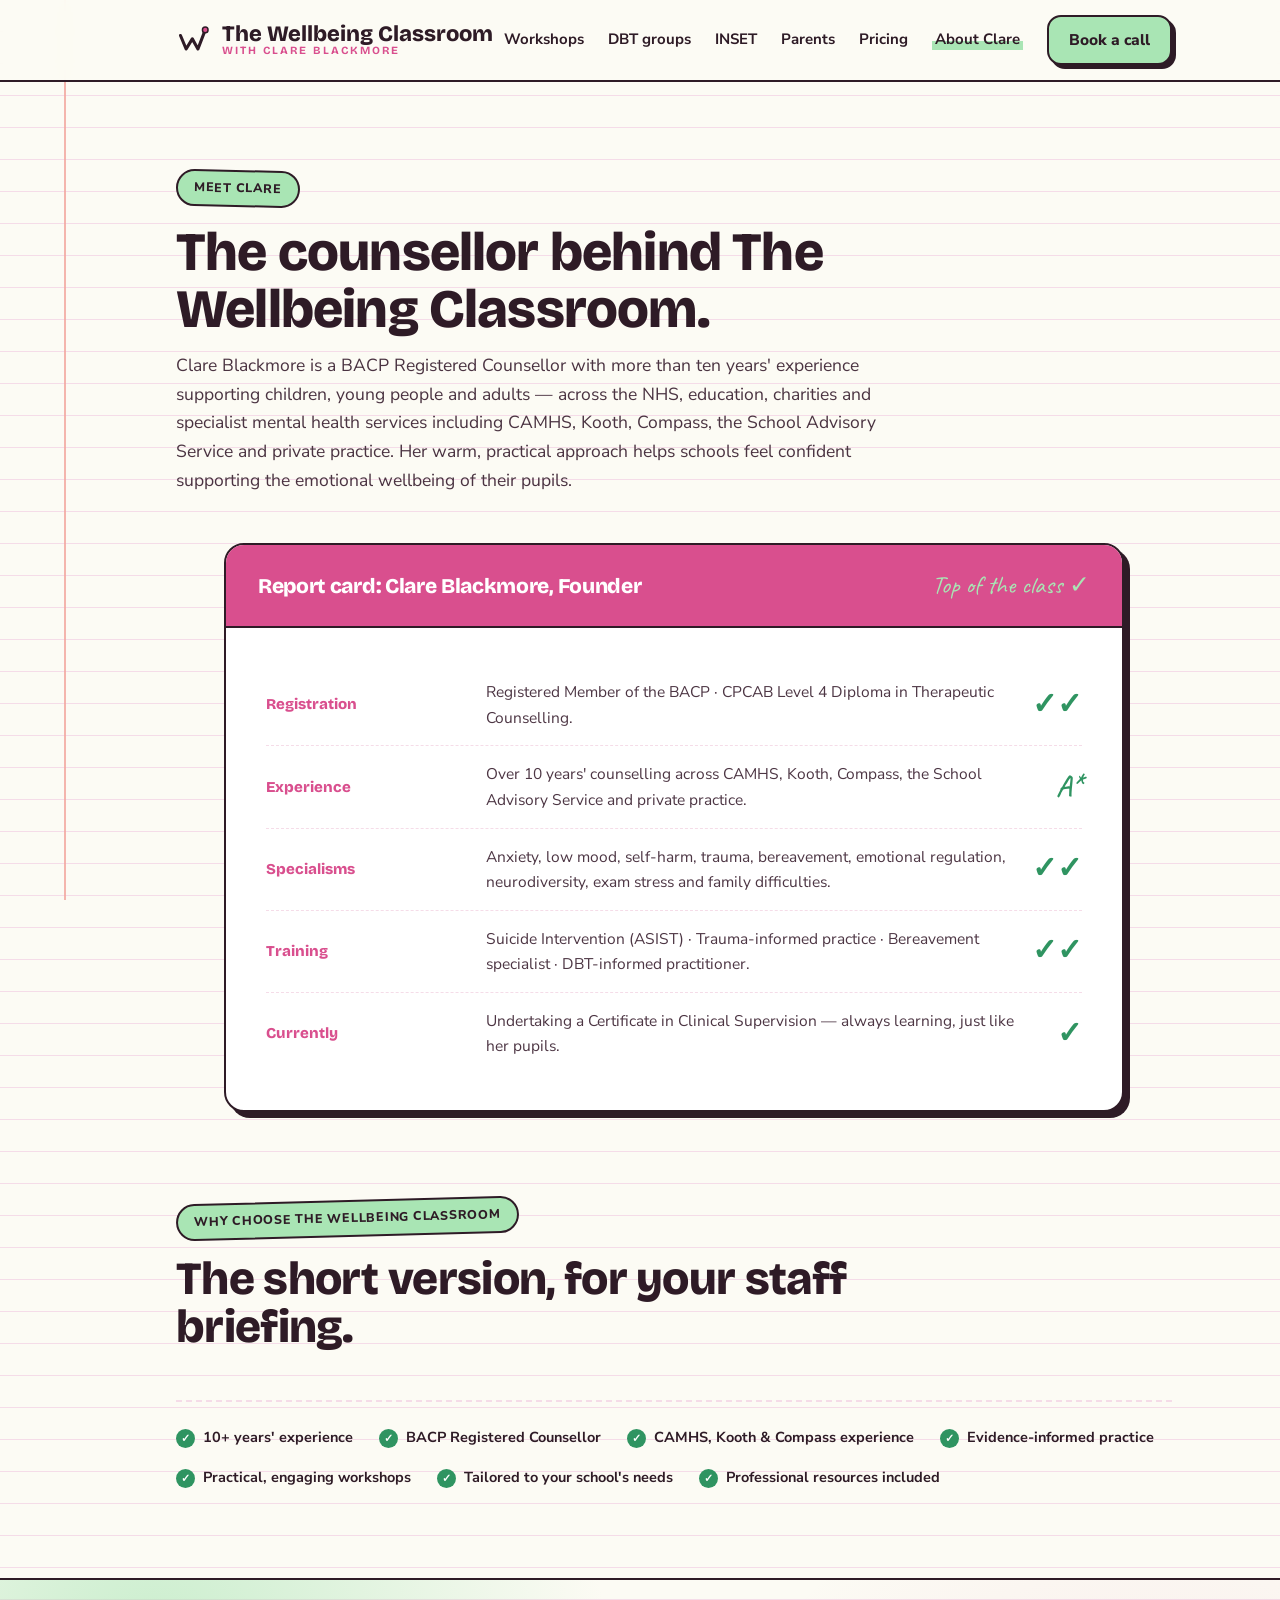
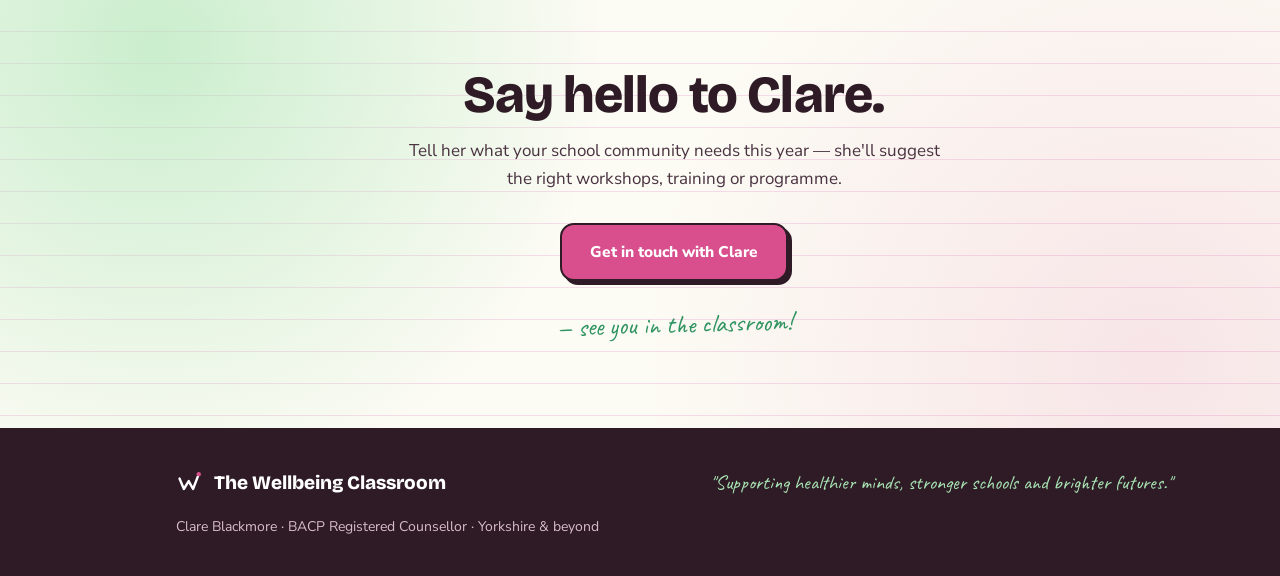
==== about.html @ a7e0858a "Add The Wellbeing Classroom site: multi-page build with mobile nav and SEO Co-Authored-By: Claude Fa" ====
<!DOCTYPE html>
<html lang="en-GB">
<head>
<meta charset="UTF-8">
<meta name="viewport" content="width=device-width, initial-scale=1.0">
<title>About Clare Blackmore, BACP Registered Counsellor — The Wellbeing Classroom</title>
<meta name="description" content="Meet Clare Blackmore, BACP Registered Counsellor and founder of The Wellbeing Classroom — 10+ years supporting children and young people across CAMHS, Kooth, Compass, schools and private practice.">
<link rel="preconnect" href="https://fonts.googleapis.com">
<link href="https://fonts.googleapis.com/css2?family=Bricolage+Grotesque:opsz,wght@12..96,400;12..96,600;12..96,800&family=Caveat:wght@600&family=Nunito+Sans:ital,wght@0,400;0,600;0,700;1,400&display=swap" rel="stylesheet">
<link rel="icon" type="image/svg+xml" href="assets/w-rise-badge.svg">
<link rel="stylesheet" href="styles/tokens.css">
<link rel="stylesheet" href="styles/main.css">
<script src="scripts/nav.js" defer></script>
</head>
<body>

<nav>
  <div class="nav-inner">
    <a class="logo" href="index.html">
      <svg class="mark" viewBox="0 0 64 64" fill="none" stroke-linecap="round" stroke-linejoin="round" aria-hidden="true"><path d="M8 24 L18 48 L29 30 L39 48 L52 14" stroke="var(--ink)" stroke-width="5.5"/><circle cx="52" cy="14" r="5" fill="var(--primary)" stroke="var(--ink)" stroke-width="2.6"/></svg>
      <span>The Wellbeing Classroom<small>with Clare Blackmore</small></span>
    </a>
    <button class="nav-toggle" type="button" aria-expanded="false" aria-controls="nav-links">
      <svg viewBox="0 0 24 24" width="18" height="18" fill="none" aria-hidden="true"><path d="M3 6h18M3 12h18M3 18h18" stroke="currentColor" stroke-width="2.5" stroke-linecap="round"/></svg>
      Menu
    </button>
    <div class="nav-links" id="nav-links">
      <a href="workshops.html">Workshops</a>
      <a href="dbt-skills-groups.html">DBT groups</a>
      <a href="inset-training.html">INSET</a>
      <a href="parent-workshops.html">Parents</a>
      <a href="pricing.html">Pricing</a>
      <a href="about.html" aria-current="page">About Clare</a>
      <a href="contact.html" class="btn sun" style="padding:10px 20px">Book a call</a>
    </div>
  </div>
</nav>

<section>
  <div class="wrap">
    <div class="sec-head">
      <span class="eyebrow" style="transform:rotate(1.2deg)">Meet Clare</span>
      <h1>The counsellor behind The Wellbeing Classroom.</h1>
      <p>Clare Blackmore is a BACP Registered Counsellor with more than ten years' experience supporting children, young people and adults — across the NHS, education, charities and specialist mental health services including CAMHS, Kooth, Compass, the School Advisory Service and private practice. Her warm, practical approach helps schools feel confident supporting the emotional wellbeing of their pupils.</p>
    </div>
    <div class="report">
      <div class="rhead">
        <h2>Report card: Clare Blackmore, Founder</h2>
        <span>Top of the class ✓</span>
      </div>
      <div class="rbody">
        <div class="rrow">
          <div class="subject">Registration</div>
          <div class="comment">Registered Member of the BACP · CPCAB Level 4 Diploma in Therapeutic Counselling.</div>
          <div class="mark">✓✓</div>
        </div>
        <div class="rrow">
          <div class="subject">Experience</div>
          <div class="comment">Over 10 years' counselling across CAMHS, Kooth, Compass, the School Advisory Service and private practice.</div>
          <div class="mark">A*</div>
        </div>
        <div class="rrow">
          <div class="subject">Specialisms</div>
          <div class="comment">Anxiety, low mood, self-harm, trauma, bereavement, emotional regulation, neurodiversity, exam stress and family difficulties.</div>
          <div class="mark">✓✓</div>
        </div>
        <div class="rrow">
          <div class="subject">Training</div>
          <div class="comment">Suicide Intervention (ASIST) · Trauma-informed practice · Bereavement specialist · DBT-informed practitioner.</div>
          <div class="mark">✓✓</div>
        </div>
        <div class="rrow">
          <div class="subject">Currently</div>
          <div class="comment">Undertaking a Certificate in Clinical Supervision — always learning, just like her pupils.</div>
          <div class="mark">✓</div>
        </div>
      </div>
    </div>
  </div>
</section>

<section class="tight">
  <div class="wrap">
    <div class="sec-head">
      <span class="eyebrow">Why choose The Wellbeing Classroom</span>
      <h2>The short version, for your staff briefing.</h2>
    </div>
    <div class="includes">
      <span>10+ years' experience</span>
      <span>BACP Registered Counsellor</span>
      <span>CAMHS, Kooth &amp; Compass experience</span>
      <span>Evidence-informed practice</span>
      <span>Practical, engaging workshops</span>
      <span>Tailored to your school's needs</span>
      <span>Professional resources included</span>
    </div>
  </div>
</section>

<section class="cta">
  <div class="wrap">
    <h2>Say hello to Clare.</h2>
    <p>Tell her what your school community needs this year — she'll suggest the right workshops, training or programme.</p>
    <a href="contact.html" class="btn">Get in touch with Clare</a>
    <span class="hand">— see you in the classroom!</span>
  </div>
</section>

<footer class="site">
  <div class="wrap">
    <a class="logo" href="index.html"><svg class="mark" viewBox="0 0 64 64" fill="none" stroke-linecap="round" stroke-linejoin="round" aria-hidden="true"><path d="M8 24 L18 48 L29 30 L39 48 L52 14" stroke="#fff" stroke-width="5.5"/><circle cx="52" cy="14" r="5" fill="var(--primary)"/></svg>The Wellbeing Classroom</a>
    <span class="strap">"Supporting healthier minds, stronger schools and brighter futures."</span>
    <span>Clare Blackmore · BACP Registered Counsellor · Yorkshire &amp; beyond</span>
  </div>
</footer>

</body>
</html>
---- styles/tokens.css ----
/* ============================================================
   THE WELLBEING CLASSROOM — BRAND TOKENS
   Change the site's entire colour scheme by editing this file.
   Default: "Rose & Mint" (pink + green — closest to the
   sage-green-and-blush direction Clare mentioned, kept poppy).
   Alternate palettes are at the bottom — copy one over :root
   to switch.
   ============================================================ */

:root{
  /* Core palette */
  --primary:#D94F8E;        /* buttons, panels, headings on colour */
  --primary-dark:#B93A75;   /* hover/pressed */
  --highlight:#A9E5B4;      /* highlighter swipes, badges, sun buttons */
  --accent:#2F9461;         /* handwriting, stickers, doodles */
  --ink:#2E1B26;            /* text + borders */

  /* Notepad surfaces */
  --paper:#FCFBF4;          /* page background */
  --rule:#F5DCE8;           /* ruled notebook lines */
  --margin:#F3A8A0;         /* red margin line */
  --note:#FFF3B0;           /* sticky notes */

  /* Tints (derived — keep in the primary/highlight families) */
  --tint-primary:#FBD7E6;   /* light primary backgrounds */
  --tint-highlight:#D9F0DD; /* light highlight backgrounds */
  --tint-neutral:#FAF0F5;   /* pills, subtle fills */
  --text-on-primary:#FBD9E8;/* body text on primary panels */
  --body:#4a3341;           /* body copy */
  --body-soft:#4d3644;      /* secondary copy */
  --faded:#A5879A;          /* dates, hints */
  --footer-text:#D9BCCB;

  /* Hero / CTA gradient stops */
  --glow-a:rgba(169,229,180,.6);   /* highlight glow */
  --glow-b:rgba(217,79,142,.13);   /* primary glow */
  --tape:rgba(47,148,97,.35);      /* washi tape on cards */

  /* Type */
  --font-display:'Bricolage Grotesque',sans-serif;
  --font-body:'Nunito Sans',sans-serif;
  --font-hand:'Caveat',cursive;
}

/* ------------------------------------------------------------
   ALTERNATE PALETTES (approved mockup colourways)
   To use one, replace the matching variables in :root above.
   ------------------------------------------------------------

   RASPBERRY & CUSTARD (pink + yellow)
   --primary:#D6336C; --primary-dark:#B02458;
   --highlight:#FFC93C; --accent:#FF6B57; --ink:#33202A;
   --rule:#F5DDE6; --tint-primary:#FBD9E4; --tint-highlight:#FFD9D2;
   --tint-neutral:#FAF0F3; --text-on-primary:#FBDCE7;
   --body:#4a3340; --body-soft:#4d3644; --faded:#A58794;
   --footer-text:#D9BCC9;
   --glow-a:rgba(255,201,60,.55); --glow-b:rgba(214,51,108,.12);
   --tape:rgba(255,107,87,.4);

   ORCHARD (green + apricot)
   --primary:#2E7D4F; --primary-dark:#23623E;
   --highlight:#FFBE76; --accent:#F4633A; --ink:#182B1F;
   --rule:#DCE9DE; --tint-primary:#D6EDDD; --tint-highlight:#FFE3CB;
   --tint-neutral:#EFF6F0; --text-on-primary:#D9EFDF;
   --body:#35443a; --body-soft:#3a4a40; --faded:#7f9686;
   --footer-text:#B7C6BB;
   --glow-a:rgba(255,190,118,.55); --glow-b:rgba(46,125,79,.14);
   --tape:rgba(244,99,58,.35);

   MARIGOLD (orange + peach + olive)
   --primary:#DE5F1D; --primary-dark:#B84F14;
   --highlight:#FFCE9E; --accent:#6F8F3F; --ink:#2E2418;
   --rule:#EFE2CF; --tint-primary:#FFE2C7; --tint-highlight:#E7EFD8;
   --tint-neutral:#FAF2E8; --text-on-primary:#FFE4CB;
   --body:#4a3d2e; --body-soft:#4d4032; --faded:#A89376;
   --footer-text:#D4C6B0;
   --glow-a:rgba(255,206,158,.55); --glow-b:rgba(222,95,29,.12);
   --tape:rgba(111,143,63,.35);
------------------------------------------------------------ */
---- styles/main.css ----
/* ============================================================
   THE WELLBEING CLASSROOM — MAIN STYLES
   Notepad design system: ruled paper, margin line, chunky
   bordered cards with offset shadows, handwritten annotations.
   Colours come from tokens.css — never hard-code hex here.
   ============================================================ */

*{margin:0;padding:0;box-sizing:border-box}
html{scroll-behavior:smooth}
body{
  font-family:var(--font-body);color:var(--ink);line-height:1.65;font-size:17px;
  background:
    repeating-linear-gradient(to bottom, transparent 0 31px, var(--rule) 31px 32px),
    var(--paper);
}
body::before{content:"";position:fixed;top:0;bottom:0;left:64px;width:2px;background:var(--margin);z-index:0;opacity:.85}
.wrap{max-width:1120px;margin:0 auto;padding:0 28px 0 96px;position:relative;z-index:1}
h1,h2,h3{font-family:var(--font-display);color:var(--ink);line-height:1.06;letter-spacing:-.015em}
.hand{font-family:var(--font-hand);color:var(--accent);font-size:1.35em;line-height:1.2}
.hl{background:linear-gradient(transparent 50%, var(--highlight) 50%, var(--highlight) 94%, transparent 94%);padding:0 3px}

/* Buttons */
.btn{display:inline-block;background:var(--primary);color:#fff;padding:14px 28px;border-radius:14px;text-decoration:none;font-weight:800;font-size:15.5px;border:2.5px solid var(--ink);box-shadow:4px 4px 0 var(--ink);transition:transform .12s, box-shadow .12s}
.btn:hover{transform:translate(-2px,-2px);box-shadow:6px 6px 0 var(--ink)}
.btn:active{transform:translate(2px,2px);box-shadow:1px 1px 0 var(--ink)}
.btn.sun{background:var(--highlight);color:var(--ink)}
.btn.plain{background:#fff;color:var(--ink)}
.eyebrow{display:inline-block;background:var(--highlight);border:2px solid var(--ink);border-radius:999px;padding:6px 16px;font-weight:800;font-size:12.5px;letter-spacing:.06em;text-transform:uppercase;margin-bottom:18px;transform:rotate(-1.5deg);color:var(--ink)}

/* Nav */
nav{position:sticky;top:0;z-index:20;background:color-mix(in srgb, var(--paper) 94%, transparent);backdrop-filter:blur(8px);border-bottom:2.5px solid var(--ink)}
.nav-inner{max-width:1120px;margin:0 auto;padding:15px 28px 15px 96px;display:flex;align-items:center;justify-content:space-between;position:relative}
.logo{display:flex;align-items:center;gap:10px;font-family:var(--font-display);font-weight:800;font-size:22px;text-decoration:none;color:var(--ink);line-height:1}
.logo svg.mark{flex:none;width:36px;height:36px}
.logo small{display:block;font-size:11px;letter-spacing:.18em;text-transform:uppercase;font-weight:700;color:var(--primary)}
.nav-links{display:flex;gap:24px;align-items:center;font-size:15px;font-weight:700}
.nav-links a{text-decoration:none;color:var(--ink)}
.nav-links a:hover{color:var(--primary)}
.nav-links a[aria-current="page"]{background:linear-gradient(transparent 55%, var(--highlight) 55%, var(--highlight) 92%, transparent 92%);padding:0 3px}
.nav-toggle{display:none;align-items:center;gap:9px;background:#fff;color:var(--ink);font-family:var(--font-body);font-weight:800;font-size:13.5px;letter-spacing:.06em;text-transform:uppercase;border:2.5px solid var(--ink);border-radius:12px;box-shadow:3px 3px 0 var(--ink);padding:8px 15px;cursor:pointer;transition:transform .12s, box-shadow .12s}
.nav-toggle:hover{transform:translate(-1px,-1px);box-shadow:4px 4px 0 var(--ink)}
.nav-toggle:active{transform:translate(1px,1px);box-shadow:1px 1px 0 var(--ink)}
.nav-toggle[aria-expanded="true"]{background:var(--highlight)}

/* Hero */
.hero{
  padding:90px 0 80px;position:relative;
  background:
    radial-gradient(circle at 86% 10%, var(--glow-a), transparent 36%),
    radial-gradient(circle at 4% 92%, var(--glow-b), transparent 42%);
}
.hero-grid{display:grid;grid-template-columns:1.18fr .82fr;gap:56px;align-items:center}
.hero .date{font-family:var(--font-hand);color:var(--faded);font-size:23px;margin-bottom:8px}
.hero h1{font-size:clamp(38px,5.2vw,62px);font-weight:800;margin-bottom:22px}
.hero p.lede{font-size:19px;max-width:54ch;margin-bottom:30px;color:var(--body)}
.hero-ctas{display:flex;gap:15px;flex-wrap:wrap;margin-bottom:28px}
.ticks{display:flex;gap:18px;flex-wrap:wrap;font-size:14.5px;font-weight:700}
.ticks span::before{content:"✓";display:inline-flex;width:20px;height:20px;border-radius:50%;background:var(--primary);color:#fff;align-items:center;justify-content:center;font-size:11px;margin-right:8px;vertical-align:middle}

/* Floating course cards */
.stack{position:relative;min-height:430px}
.card-float{position:absolute;background:#fff;border:2.5px solid var(--ink);border-radius:18px;box-shadow:6px 6px 0 var(--ink);padding:24px;width:80%}
.card-float::before{content:"";position:absolute;top:-11px;left:50%;transform:translateX(-50%) rotate(-2deg);width:78px;height:20px;background:var(--tape)}
.card-float h3{font-size:19px;font-weight:800;margin-bottom:6px}
.card-float p{font-size:14px;color:var(--body-soft)}
.card-float .pill{display:inline-block;font-size:11.5px;font-weight:800;letter-spacing:.08em;text-transform:uppercase;background:var(--tint-neutral);border:2px solid var(--ink);border-radius:999px;padding:3px 10px;margin-bottom:10px}
.cf1{top:0;left:0;transform:rotate(-2.4deg);background:var(--highlight)}
.cf1 .pill{background:#fff}
.cf2{top:136px;right:0;transform:rotate(1.8deg)}
.cf3{top:278px;left:20px;transform:rotate(-1.2deg);background:var(--primary)}
.cf3 h3{color:#fff}
.cf3 p{color:var(--text-on-primary)}
.cf3 .pill{background:var(--primary-dark);color:#fff;border-color:#fff}
.cf3::before{background:var(--glow-a)}

/* Register strip */
.register{border-top:2.5px solid var(--ink);border-bottom:2.5px solid var(--ink);background:var(--ink);color:#fff;padding:17px 0;position:relative;z-index:1}
.register .wrap{display:flex;justify-content:space-between;gap:18px;flex-wrap:wrap;font-family:var(--font-display);font-weight:600;font-size:14px;letter-spacing:.05em}
.register span b{color:var(--highlight)}

/* Sections */
section{padding:88px 0}
section.tight{padding-top:0}
.sec-head{margin-bottom:48px;max-width:70ch}
.sec-head h1{font-size:clamp(34px,4.8vw,54px);font-weight:800;margin-bottom:12px}
.sec-head h2{font-size:clamp(30px,4vw,46px);font-weight:800;margin-bottom:12px}
.sec-head p{color:var(--body);font-size:17.5px}

/* Feature cards (from design 3) */
.courses{display:grid;grid-template-columns:repeat(3,1fr);gap:26px}
.course{background:#fff;border:2.5px solid var(--ink);border-radius:20px;box-shadow:5px 5px 0 var(--ink);padding:30px 28px;transition:transform .15s, box-shadow .15s;position:relative}
.course:hover{transform:translate(-3px,-3px);box-shadow:8px 8px 0 var(--ink)}
.course .emoji{width:52px;height:52px;border-radius:14px;border:2.5px solid var(--ink);display:flex;align-items:center;justify-content:center;font-size:24px;margin-bottom:18px}
.course:nth-child(1) .emoji{background:var(--highlight)}
.course:nth-child(2) .emoji{background:var(--tint-primary)}
.course:nth-child(3) .emoji{background:var(--tint-highlight)}
.course h3{font-size:22px;font-weight:800;margin-bottom:8px}
.course p{font-size:15px;color:var(--body-soft)}
.course .sticker{position:absolute;top:-14px;right:18px;background:var(--accent);color:#fff;border:2px solid var(--ink);border-radius:999px;font-size:11.5px;font-weight:800;letter-spacing:.06em;text-transform:uppercase;padding:5px 12px;transform:rotate(3deg)}

/* Workshop menu (multi-column list) */
.menu-board{border:2.5px solid var(--ink);background:#fff;border-radius:20px;box-shadow:6px 6px 0 var(--ink);padding:40px 44px;margin-top:30px}
.menu-cols{display:grid;grid-template-columns:repeat(3,1fr);gap:36px}
.menu-cols h3{font-size:17px;font-weight:800;color:var(--primary);margin-bottom:12px;padding-bottom:8px;border-bottom:2px solid var(--rule)}
.menu-cols ul{list-style:none}
.menu-cols li{padding:5px 0;font-size:15px;font-weight:600}
.menu-cols li::before{content:"→";color:var(--accent);margin-right:9px;font-weight:900}
.includes{margin-top:32px;padding-top:24px;border-top:2px dashed var(--rule);display:flex;gap:16px 26px;flex-wrap:wrap;font-size:14.5px;font-weight:700}
.includes span::before{content:"✓";color:#fff;background:var(--accent);display:inline-flex;width:19px;height:19px;border-radius:50%;align-items:center;justify-content:center;font-size:10.5px;margin-right:8px;vertical-align:middle}

/* Bespoke / highlight dashed box */
.bespoke{margin-top:26px;border:2.5px dashed var(--ink);border-radius:20px;padding:28px 32px;display:flex;justify-content:space-between;align-items:center;gap:24px;flex-wrap:wrap;background:color-mix(in srgb, #fff 70%, transparent)}
.bespoke h3{font-size:21px;font-weight:800;margin-bottom:6px}
.bespoke p{font-size:15px;color:var(--body-soft);max-width:64ch}

/* Audience panels */
.aud{display:grid;grid-template-columns:1fr 1fr;gap:28px}
.book{border:2.5px solid var(--ink);border-radius:22px;padding:44px 40px;background:#fff;position:relative;box-shadow:6px 6px 0 var(--ink)}
.book.blue{background:var(--primary);color:var(--text-on-primary)}
.book.blue h3{color:#fff}
.book.blue p{color:var(--text-on-primary)}
.book h3{font-size:26px;font-weight:800;margin-bottom:10px}
.book .grade{position:absolute;top:-20px;right:22px;font-family:var(--font-hand);font-size:36px;color:var(--accent);transform:rotate(6deg)}
.book.blue .grade{color:var(--highlight)}
.book ul{list-style:none;margin:18px 0 26px}
.book li{padding:6px 0;font-weight:700;font-size:15px}
.book li::before{content:"★";color:var(--accent);margin-right:10px}
.book.blue li::before{color:var(--highlight)}
.book .formats{display:flex;gap:10px;flex-wrap:wrap;margin:4px 0 26px}
.book .formats span{border:2px solid var(--ink);background:#fff;color:var(--ink);border-radius:999px;padding:5px 14px;font-size:12.5px;font-weight:800;letter-spacing:.04em;text-transform:uppercase}

/* Pricing table */
.price-table{border:2.5px solid var(--ink);background:#fff;border-radius:20px;box-shadow:6px 6px 0 var(--ink);overflow:hidden;margin-top:8px}
.price-row{display:grid;grid-template-columns:1.3fr 1fr auto;gap:22px;align-items:center;padding:22px 32px;border-bottom:2px solid var(--rule)}
.price-row:last-child{border-bottom:0}
.price-row.head{background:var(--primary);color:#fff;border-bottom:2.5px solid var(--ink);font-family:var(--font-display);font-weight:800;letter-spacing:.04em;font-size:14px;text-transform:uppercase}
.price-row h3{font-size:18px;font-weight:800}
.price-row .detail{font-size:14.5px;color:var(--body-soft)}
.price-row .price{font-family:var(--font-display);font-weight:800;font-size:22px;color:var(--primary);white-space:nowrap}
.price-note{margin-top:18px;font-size:14.5px;color:var(--body-soft)}
.price-note .hand{font-size:22px}

/* Testimonials as sticky notes */
.stickies{display:grid;grid-template-columns:repeat(3,1fr);gap:30px;align-items:start}
.sticky{background:var(--note);box-shadow:0 10px 20px rgba(0,0,0,.14);padding:30px 26px 34px;font-family:var(--font-hand);font-size:21.5px;line-height:1.3;color:#5c4d10;position:relative}
.sticky::before{content:"";position:absolute;top:-11px;left:50%;transform:translateX(-50%) rotate(-2deg);width:78px;height:20px;background:var(--tape)}
.sticky:nth-child(1){transform:rotate(-1.6deg)}
.sticky:nth-child(2){transform:rotate(1.2deg);background:var(--tint-primary);color:var(--ink)}
.sticky:nth-child(3){transform:rotate(-.8deg);background:var(--tint-highlight);color:var(--ink)}
.sticky footer{margin-top:14px;font-family:var(--font-body);font-size:12.5px;font-weight:800;letter-spacing:.1em;text-transform:uppercase;color:var(--body-soft)}

/* Report card */
.report{border:2.5px solid var(--ink);background:#fff;border-radius:20px;max-width:900px;margin:0 auto;box-shadow:6px 6px 0 var(--ink);overflow:hidden}
.report .rhead{background:var(--primary);color:#fff;padding:20px 32px;display:flex;justify-content:space-between;align-items:center;flex-wrap:wrap;gap:10px;border-bottom:2.5px solid var(--ink)}
.report .rhead h2{color:#fff;font-size:21px;font-weight:800}
.report .rhead span{font-family:var(--font-hand);font-size:25px;color:var(--highlight)}
.report .rbody{padding:36px 40px}
.rrow{display:grid;grid-template-columns:200px 1fr auto;gap:20px;padding:15px 0;border-bottom:1px dashed var(--rule);align-items:center}
.rrow:last-child{border:0}
.rrow .subject{font-family:var(--font-display);font-weight:800;color:var(--primary);font-size:15px}
.rrow .comment{font-size:15.5px;color:var(--body-soft)}
.rrow .mark{font-family:var(--font-hand);font-size:30px;color:var(--accent);font-weight:600}

/* CTA */
.cta{
  text-align:center;border-top:2.5px solid var(--ink);
  background:
    radial-gradient(circle at 12% 15%, var(--glow-a), transparent 38%),
    radial-gradient(circle at 90% 85%, var(--glow-b), transparent 42%);
}
.cta h1,.cta h2{font-size:clamp(32px,4.4vw,52px);font-weight:800;margin-bottom:14px}
.cta p{max-width:54ch;margin:0 auto 30px;color:var(--body)}
.cta .contact-line{display:flex;gap:14px 34px;justify-content:center;flex-wrap:wrap;margin-top:30px;font-weight:700;font-size:15.5px}
.cta .contact-line a{color:var(--primary);text-decoration:none;border-bottom:2px solid var(--primary)}
.cta .hand{display:block;margin-top:28px;font-size:26px;transform:rotate(-1.5deg)}

footer.site{background:var(--ink);color:var(--footer-text);padding:38px 0;font-size:14px;position:relative;z-index:1}
footer.site .wrap{display:flex;justify-content:space-between;gap:16px;flex-wrap:wrap;align-items:center}
footer.site .logo{color:#fff;font-size:19px}
footer.site .logo svg.mark{width:28px;height:28px}
footer.site .strap{font-family:var(--font-hand);font-size:20px;color:var(--highlight)}

@media(max-width:920px){
  body::before{left:26px}
  .wrap{padding-left:52px}
  .nav-inner{padding-left:52px}
  .hero-grid,.aud{grid-template-columns:1fr}
  .courses,.menu-cols,.stickies{grid-template-columns:1fr}
  .stack{display:none}
  .rrow,.price-row{grid-template-columns:1fr;gap:6px}

  /* Mobile nav: toggle button + dropdown notepad panel */
  .nav-toggle{display:inline-flex}
  .nav-links{
    display:none;position:absolute;top:calc(100% + 12px);left:16px;right:16px;
    flex-direction:column;align-items:stretch;gap:6px;
    background:var(--paper);border:2.5px solid var(--ink);border-radius:18px;
    box-shadow:6px 6px 0 var(--ink);padding:18px;z-index:30;
  }
  .nav-links.open{display:flex}
  .nav-links a{padding:10px 14px;border-radius:10px;font-size:16px}
  .nav-links a:hover{background:var(--tint-neutral)}
  .nav-links a[aria-current="page"]{background:linear-gradient(transparent 55%, var(--highlight) 55%, var(--highlight) 92%, transparent 92%)}
  .nav-links .btn{text-align:center;margin-top:6px}
}
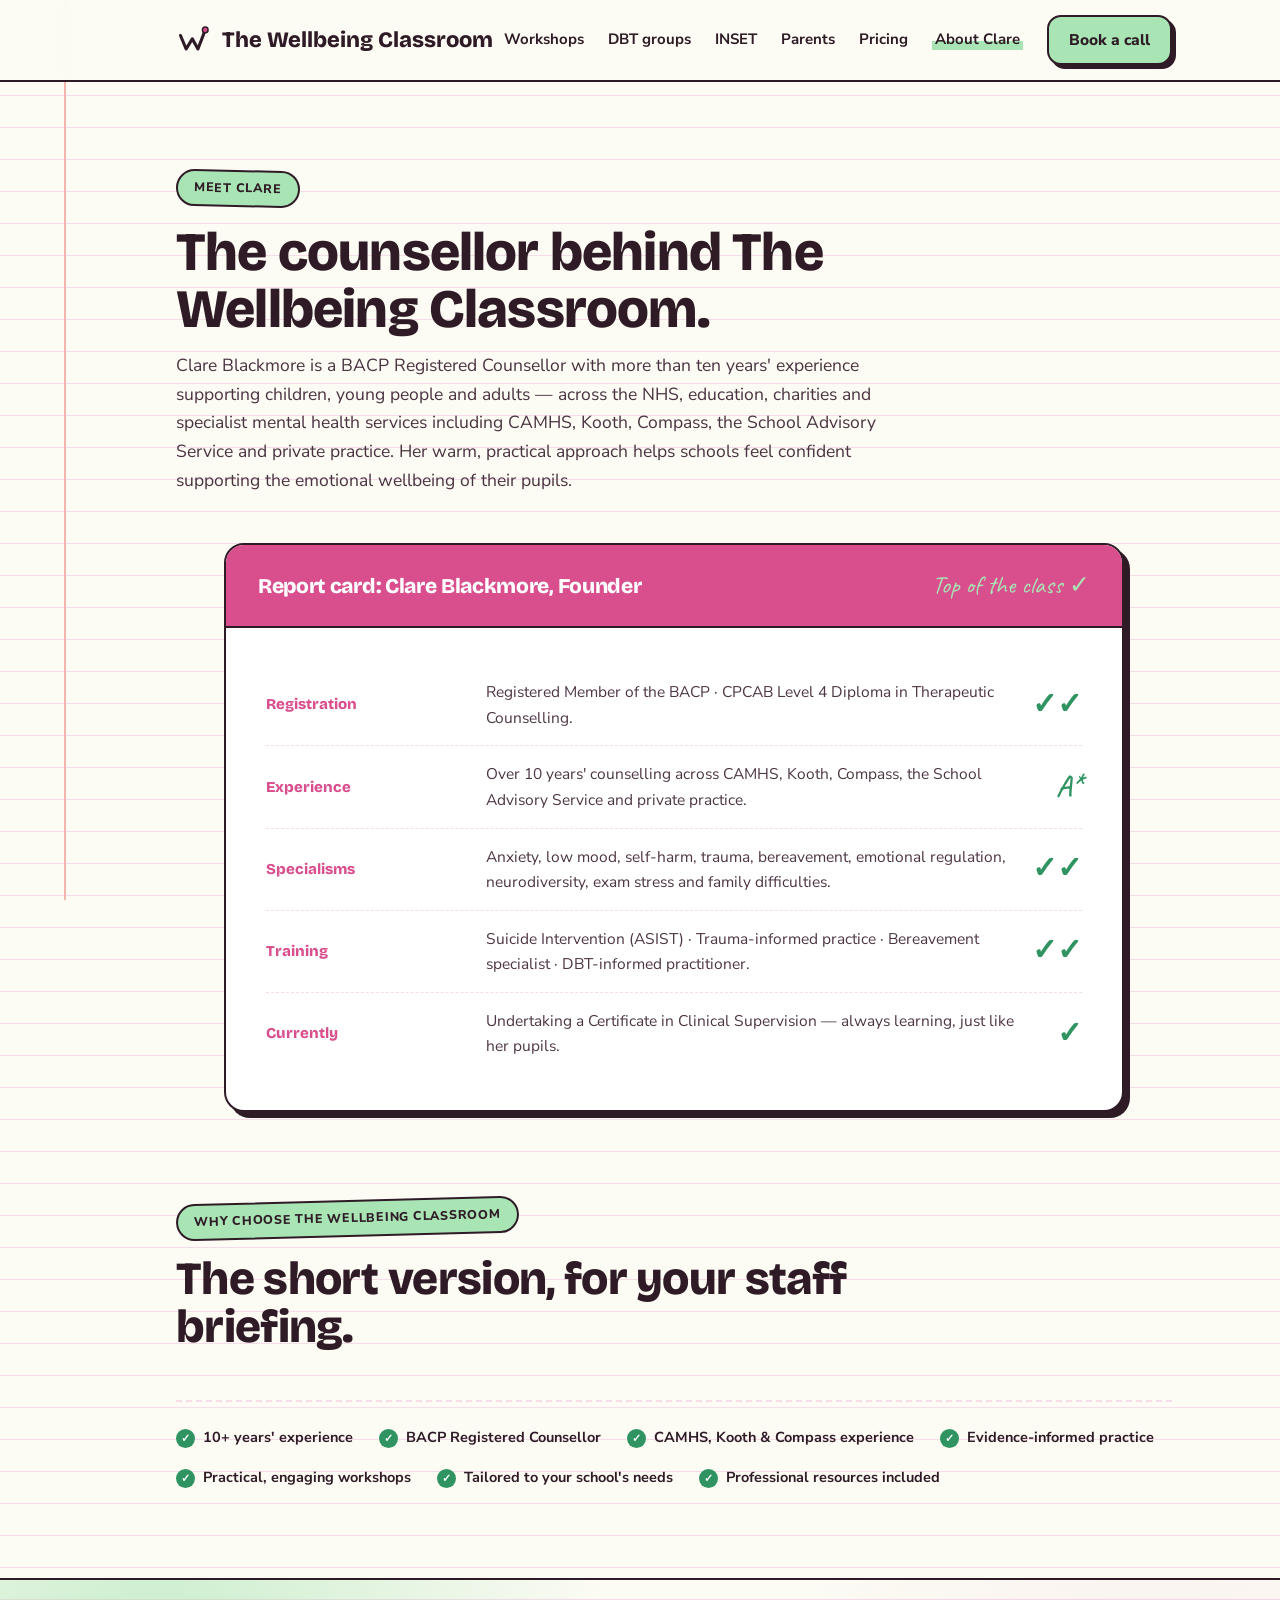
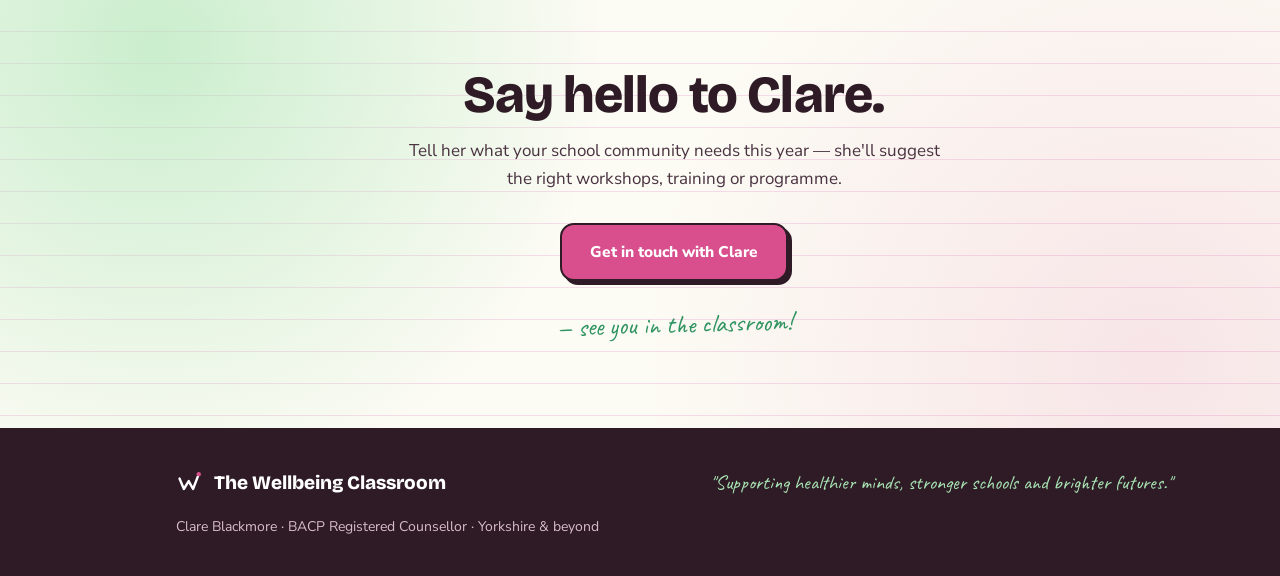
==== commit 60fb0793: "Remove 'with Clare Blackmore' tagline from nav logo Co-Authored-By: Claude Fable 5 <noreply@anthropi" ====
--- a/about.html
+++ b/about.html
@@ -18,7 +18,7 @@
   <div class="nav-inner">
     <a class="logo" href="index.html">
       <svg class="mark" viewBox="0 0 64 64" fill="none" stroke-linecap="round" stroke-linejoin="round" aria-hidden="true"><path d="M8 24 L18 48 L29 30 L39 48 L52 14" stroke="var(--ink)" stroke-width="5.5"/><circle cx="52" cy="14" r="5" fill="var(--primary)" stroke="var(--ink)" stroke-width="2.6"/></svg>
-      <span>The Wellbeing Classroom<small>with Clare Blackmore</small></span>
+      <span>The Wellbeing Classroom</span>
     </a>
     <button class="nav-toggle" type="button" aria-expanded="false" aria-controls="nav-links">
       <svg viewBox="0 0 24 24" width="18" height="18" fill="none" aria-hidden="true"><path d="M3 6h18M3 12h18M3 18h18" stroke="currentColor" stroke-width="2.5" stroke-linecap="round"/></svg>
--- a/styles/main.css
+++ b/styles/main.css
@@ -32,7 +32,6 @@
 .nav-inner{max-width:1120px;margin:0 auto;padding:15px 28px 15px 96px;display:flex;align-items:center;justify-content:space-between;position:relative}
 .logo{display:flex;align-items:center;gap:10px;font-family:var(--font-display);font-weight:800;font-size:22px;text-decoration:none;color:var(--ink);line-height:1}
 .logo svg.mark{flex:none;width:36px;height:36px}
-.logo small{display:block;font-size:11px;letter-spacing:.18em;text-transform:uppercase;font-weight:700;color:var(--primary)}
 .nav-links{display:flex;gap:24px;align-items:center;font-size:15px;font-weight:700}
 .nav-links a{text-decoration:none;color:var(--ink)}
 .nav-links a:hover{color:var(--primary)}
@@ -42,39 +41,44 @@
 .nav-toggle:active{transform:translate(1px,1px);box-shadow:1px 1px 0 var(--ink)}
 .nav-toggle[aria-expanded="true"]{background:var(--highlight)}
 
-/* Hero */
+/* Hero — "the term's front page": full-width typographic poster
+   hugging the margin rule, with a band of papers crossing the fold */
 .hero{
-  padding:90px 0 80px;position:relative;
+  padding:64px 0 0;position:relative;
   background:
     radial-gradient(circle at 86% 10%, var(--glow-a), transparent 36%),
     radial-gradient(circle at 4% 92%, var(--glow-b), transparent 42%);
 }
-.hero-grid{display:grid;grid-template-columns:1.18fr .82fr;gap:56px;align-items:center}
-.hero .date{font-family:var(--font-hand);color:var(--faded);font-size:23px;margin-bottom:8px}
-.hero h1{font-size:clamp(38px,5.2vw,62px);font-weight:800;margin-bottom:22px}
-.hero p.lede{font-size:19px;max-width:54ch;margin-bottom:30px;color:var(--body)}
-.hero-ctas{display:flex;gap:15px;flex-wrap:wrap;margin-bottom:28px}
-.ticks{display:flex;gap:18px;flex-wrap:wrap;font-size:14.5px;font-weight:700}
-.ticks span::before{content:"✓";display:inline-flex;width:20px;height:20px;border-radius:50%;background:var(--primary);color:#fff;align-items:center;justify-content:center;font-size:11px;margin-right:8px;vertical-align:middle}
-
-/* Floating course cards */
-.stack{position:relative;min-height:430px}
-.card-float{position:absolute;background:#fff;border:2.5px solid var(--ink);border-radius:18px;box-shadow:6px 6px 0 var(--ink);padding:24px;width:80%}
-.card-float::before{content:"";position:absolute;top:-11px;left:50%;transform:translateX(-50%) rotate(-2deg);width:78px;height:20px;background:var(--tape)}
-.card-float h3{font-size:19px;font-weight:800;margin-bottom:6px}
-.card-float p{font-size:14px;color:var(--body-soft)}
-.card-float .pill{display:inline-block;font-size:11.5px;font-weight:800;letter-spacing:.08em;text-transform:uppercase;background:var(--tint-neutral);border:2px solid var(--ink);border-radius:999px;padding:3px 10px;margin-bottom:10px}
-.cf1{top:0;left:0;transform:rotate(-2.4deg);background:var(--highlight)}
-.cf1 .pill{background:#fff}
-.cf2{top:136px;right:0;transform:rotate(1.8deg)}
-.cf3{top:278px;left:20px;transform:rotate(-1.2deg);background:var(--primary)}
-.cf3 h3{color:#fff}
-.cf3 p{color:var(--text-on-primary)}
-.cf3 .pill{background:var(--primary-dark);color:#fff;border-color:#fff}
-.cf3::before{background:var(--glow-a)}
-
-/* Register strip */
-.register{border-top:2.5px solid var(--ink);border-bottom:2.5px solid var(--ink);background:var(--ink);color:#fff;padding:17px 0;position:relative;z-index:1}
+.hero-head{position:relative;max-width:1120px;margin:0 auto;padding:26px 28px 0 96px}
+.hero-note{position:absolute;left:2px;top:2px;width:92px;font-family:var(--font-hand);color:var(--faded);font-size:19px;line-height:1.12;text-align:right;transform:rotate(-4deg)}
+.hero-note .note-arrow{display:block;width:50px;margin:6px 0 0 auto}
+.hero h1{font-size:clamp(42px,5.6vw,76px);font-weight:800;letter-spacing:-.025em;line-height:1.04}
+.hero-sub{margin-top:26px;font-size:clamp(17px,1.55vw,21px);color:var(--body);max-width:58ch}
+.hero-ctas{display:flex;gap:15px;flex-wrap:wrap;margin-top:30px}
+.hero-proof{display:flex;gap:10px 26px;flex-wrap:wrap;margin-top:26px;font-size:13.5px;font-weight:700;color:var(--body-soft)}
+.hero-proof span::before{content:"✓";display:inline-flex;width:18px;height:18px;border-radius:50%;background:var(--primary);color:#fff;align-items:center;justify-content:center;font-size:10px;margin-right:8px;vertical-align:middle}
+
+/* Papers on the desk — overlapping band that breaks the hero's bottom edge */
+.desk{position:relative;z-index:5;display:flex;align-items:flex-end;justify-content:center;max-width:1180px;margin:64px auto -48px;padding:22px 32px 0 72px}
+.paper{display:block;width:32%;background:#fff;border:2.5px solid var(--ink);border-radius:18px;box-shadow:6px 6px 0 var(--ink);padding:24px;position:relative;text-decoration:none;color:inherit;transform:rotate(var(--rot,0deg)) translateY(var(--lift,0px));transition:transform .18s,box-shadow .18s}
+.paper+.paper{margin-left:-56px}
+.paper::before{content:"";position:absolute;top:-11px;left:50%;transform:translateX(-50%) rotate(-2deg);width:78px;height:20px;background:var(--tape)}
+.paper h3{font-size:19px;font-weight:800;margin-bottom:6px}
+.paper p{font-size:14px;color:var(--body-soft)}
+.paper .pill{display:inline-block;font-size:11.5px;font-weight:800;letter-spacing:.08em;text-transform:uppercase;background:var(--tint-neutral);border:2px solid var(--ink);border-radius:999px;padding:3px 10px;margin-bottom:10px}
+.p1{--rot:-3deg;background:var(--highlight);z-index:1}
+.p1 .pill{background:#fff}
+.p2{--rot:2.5deg;--lift:-16px;z-index:3}
+.p3{--rot:-1.5deg;background:var(--primary);z-index:2}
+.p3 h3{color:#fff}
+.p3 p{color:var(--text-on-primary)}
+.p3 .pill{background:var(--primary-dark);color:#fff;border-color:#fff}
+.p3::before{background:var(--glow-a)}
+.paper:hover,.paper:focus-visible{transform:rotate(0deg) translateY(calc(var(--lift,0px) - 4px));box-shadow:8px 8px 0 var(--ink);z-index:6}
+.paper:focus-visible{outline:3px solid var(--accent);outline-offset:3px}
+
+/* Register strip (home only) — extra top padding clears the desk band overlap */
+.register{border-top:2.5px solid var(--ink);border-bottom:2.5px solid var(--ink);background:var(--ink);color:#fff;padding:72px 0 17px;position:relative;z-index:1}
 .register .wrap{display:flex;justify-content:space-between;gap:18px;flex-wrap:wrap;font-family:var(--font-display);font-weight:600;font-size:14px;letter-spacing:.05em}
 .register span b{color:var(--highlight)}
 
@@ -180,14 +184,22 @@
 footer.site .logo svg.mark{width:28px;height:28px}
 footer.site .strap{font-family:var(--font-hand);font-size:20px;color:var(--highlight)}
 
+@media(max-width:1024px){
+  .hero h1{font-size:clamp(40px,6vw,66px)}
+  .paper+.paper{margin-left:-40px}
+}
+
 @media(max-width:920px){
   body::before{left:26px}
   .wrap{padding-left:52px}
   .nav-inner{padding-left:52px}
-  .hero-grid,.aud{grid-template-columns:1fr}
+  .aud{grid-template-columns:1fr}
   .courses,.menu-cols,.stickies{grid-template-columns:1fr}
-  .stack{display:none}
   .rrow,.price-row{grid-template-columns:1fr;gap:6px}
+  /* Margin gutter is too narrow for the note here — sit it above the headline */
+  .hero-head{padding:0 28px 0 52px}
+  .hero-note{position:static;width:auto;max-width:200px;text-align:left;transform:rotate(-3deg);margin:0 0 10px 4px}
+  .hero-note .note-arrow{display:inline-block;width:40px;margin:0 0 -12px 8px}
 
   /* Mobile nav: toggle button + dropdown notepad panel */
   .nav-toggle{display:inline-flex}
@@ -203,3 +215,23 @@
   .nav-links a[aria-current="page"]{background:linear-gradient(transparent 55%, var(--highlight) 55%, var(--highlight) 92%, transparent 92%)}
   .nav-links .btn{text-align:center;margin-top:6px}
 }
+
+@media(max-width:680px){
+  /* Papers become a scroll-snap row, still nudging past the fold */
+  .desk{justify-content:flex-start;overflow-x:auto;scroll-snap-type:x mandatory;gap:18px;margin:48px 0 -48px;padding:22px 24px 8px 52px;-webkit-overflow-scrolling:touch}
+  .paper{flex:0 0 76%;width:auto;max-width:320px;scroll-snap-align:center}
+  .paper+.paper{margin-left:0}
+  .p1{--rot:-1deg}
+  .p2{--rot:1deg;--lift:0px}
+  .p3{--rot:-1deg}
+}
+
+@media(prefers-reduced-motion:reduce){
+  html{scroll-behavior:auto}
+  .btn,.course,.nav-toggle,.paper{transition:none}
+  .btn:hover,.btn:active{transform:none;box-shadow:4px 4px 0 var(--ink)}
+  .course:hover{transform:none;box-shadow:5px 5px 0 var(--ink)}
+  .paper:hover,.paper:focus-visible{transform:rotate(var(--rot,0deg)) translateY(var(--lift,0px));box-shadow:6px 6px 0 var(--ink)}
+  .paper:hover h3,.paper:focus-visible h3{text-decoration:underline}
+  .nav-toggle:hover,.nav-toggle:active{transform:none;box-shadow:3px 3px 0 var(--ink)}
+}
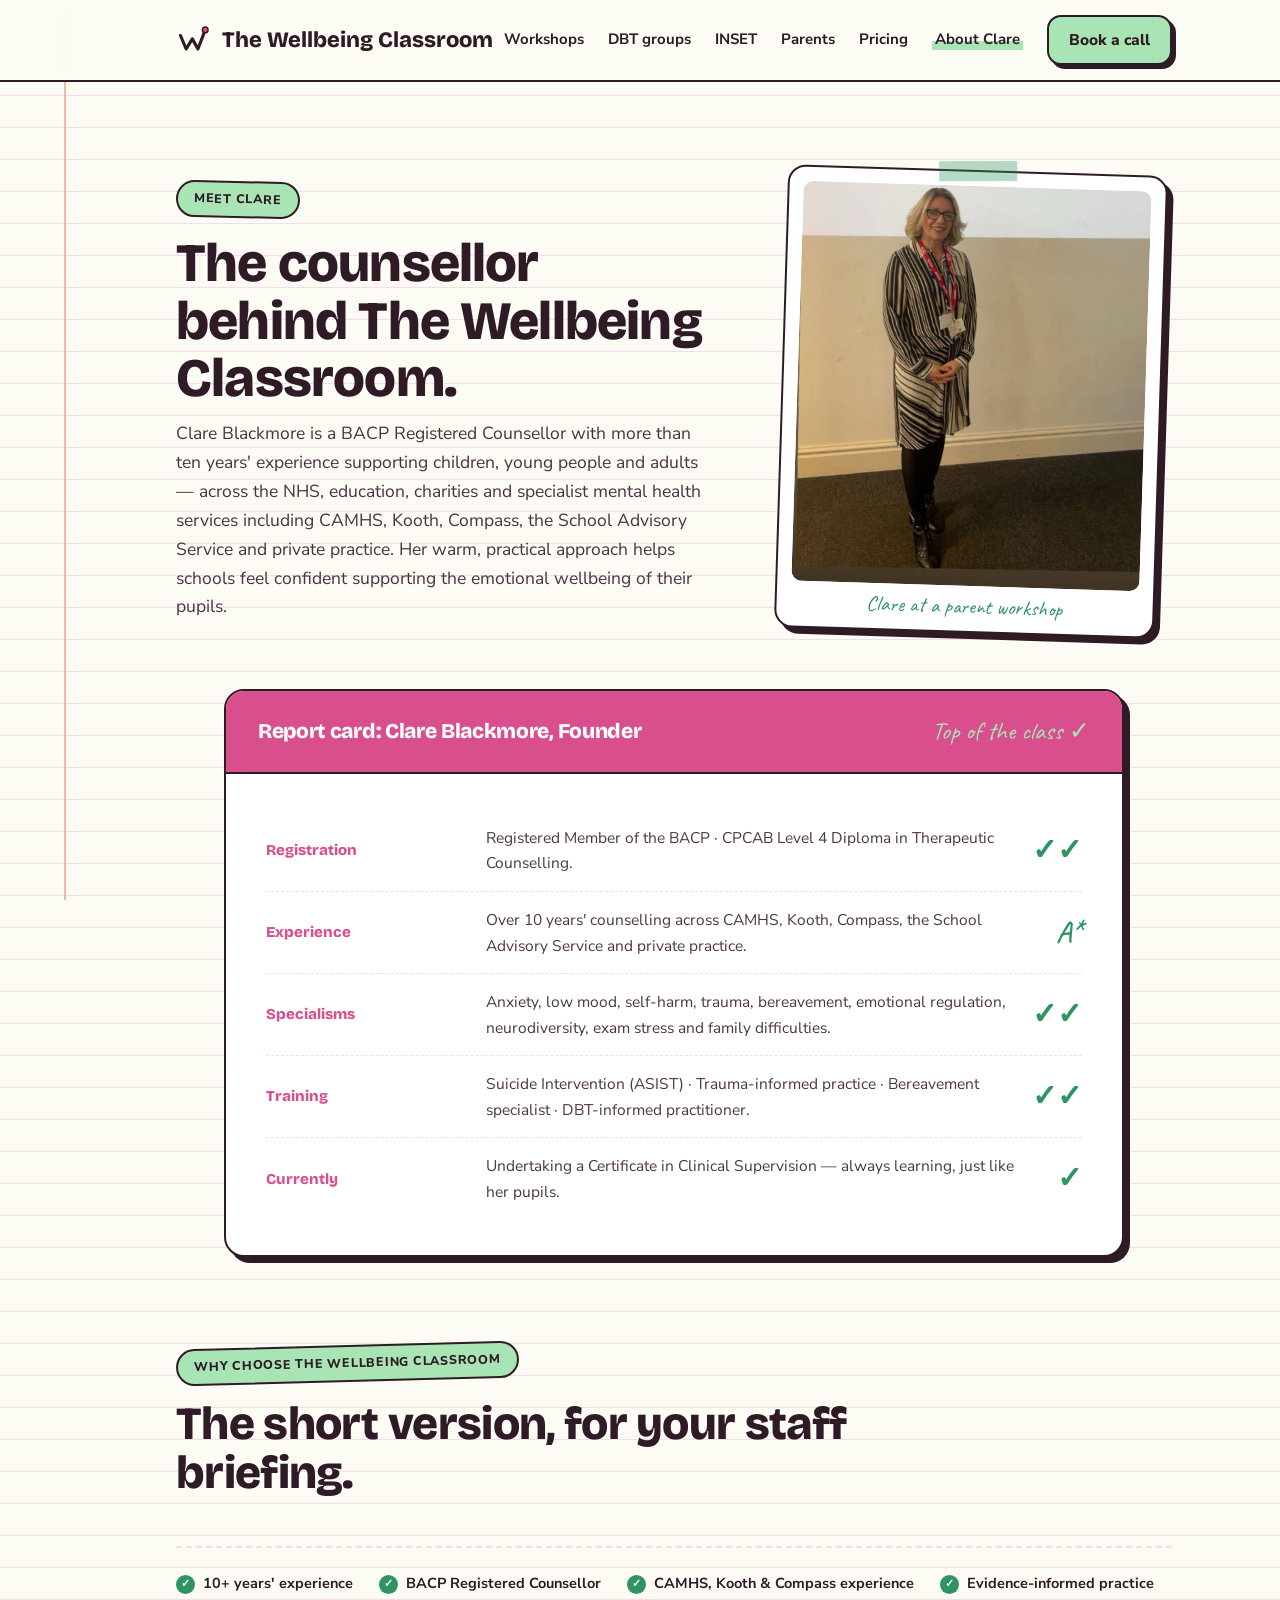
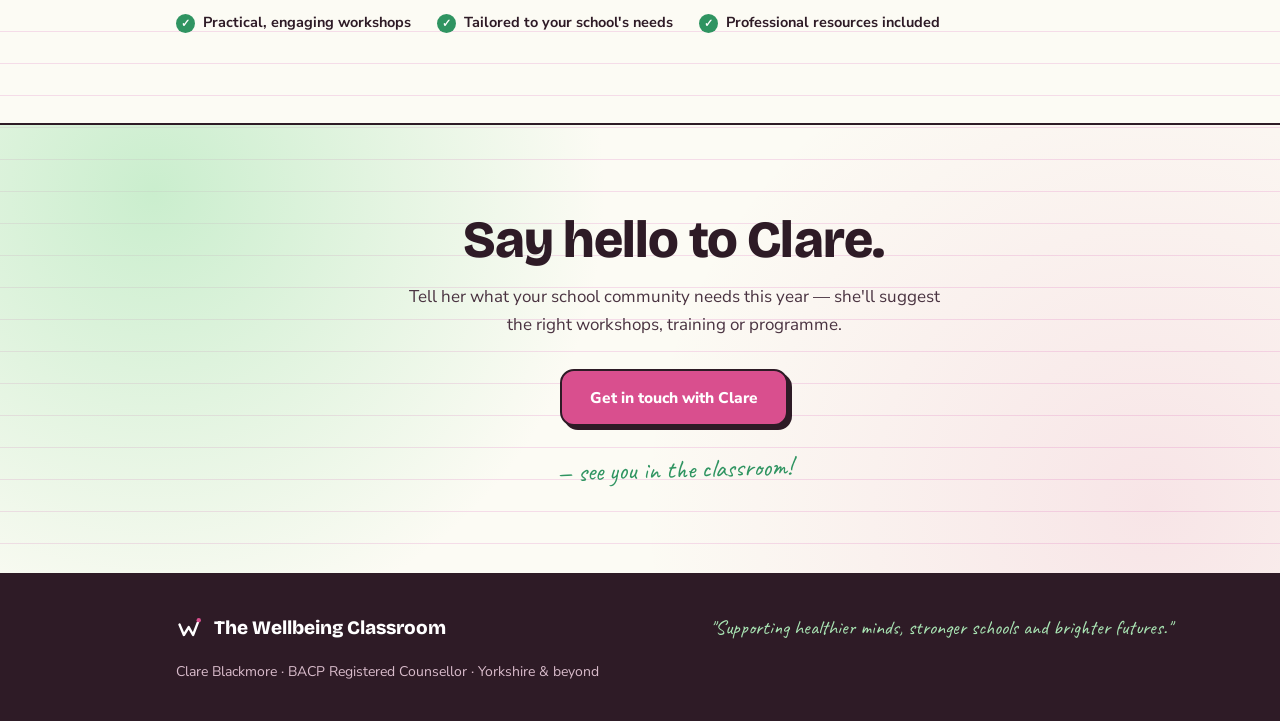
==== commit 7fa4465d: "Add photo of Clare to the About page with taped-photo treatment Co-Authored-By: Claude Fable 5 <nore" ====
--- a/about.html
+++ b/about.html
@@ -38,10 +38,16 @@
 
 <section>
   <div class="wrap">
-    <div class="sec-head">
-      <span class="eyebrow" style="transform:rotate(1.2deg)">Meet Clare</span>
-      <h1>The counsellor behind The Wellbeing Classroom.</h1>
-      <p>Clare Blackmore is a BACP Registered Counsellor with more than ten years' experience supporting children, young people and adults — across the NHS, education, charities and specialist mental health services including CAMHS, Kooth, Compass, the School Advisory Service and private practice. Her warm, practical approach helps schools feel confident supporting the emotional wellbeing of their pupils.</p>
+    <div class="about-grid">
+      <div class="sec-head">
+        <span class="eyebrow" style="transform:rotate(1.2deg)">Meet Clare</span>
+        <h1>The counsellor behind The Wellbeing Classroom.</h1>
+        <p>Clare Blackmore is a BACP Registered Counsellor with more than ten years' experience supporting children, young people and adults — across the NHS, education, charities and specialist mental health services including CAMHS, Kooth, Compass, the School Advisory Service and private practice. Her warm, practical approach helps schools feel confident supporting the emotional wellbeing of their pupils.</p>
+      </div>
+      <figure class="photo-card">
+        <img src="assets/clare-blackmore.jpg" alt="Clare Blackmore standing in front of the presentation screen at a parent wellbeing workshop">
+        <figcaption class="hand">Clare at a parent workshop</figcaption>
+      </figure>
     </div>
     <div class="report">
       <div class="rhead">
--- a/styles/main.css
+++ b/styles/main.css
@@ -41,46 +41,40 @@
 .nav-toggle:active{transform:translate(1px,1px);box-shadow:1px 1px 0 var(--ink)}
 .nav-toggle[aria-expanded="true"]{background:var(--highlight)}
 
-/* Hero — "the term's front page": full-width typographic poster
-   hugging the margin rule, with a band of papers crossing the fold */
+/* Hero — full-bleed photo background (placeholder wash until the real
+   photo arrives; see the PLACEHOLDER comment in index.html). The scrim is a
+   left-heavy paper wash so the dark headline stays readable over any photo. */
 .hero{
-  padding:64px 0 0;position:relative;
+  position:relative;overflow:hidden;padding:110px 0 120px;
   background:
     radial-gradient(circle at 86% 10%, var(--glow-a), transparent 36%),
     radial-gradient(circle at 4% 92%, var(--glow-b), transparent 42%);
 }
-.hero-head{position:relative;max-width:1120px;margin:0 auto;padding:26px 28px 0 96px}
-.hero-note{position:absolute;left:2px;top:2px;width:92px;font-family:var(--font-hand);color:var(--faded);font-size:19px;line-height:1.12;text-align:right;transform:rotate(-4deg)}
+.hero-bg{position:absolute;inset:0;width:100%;height:100%;object-fit:cover;z-index:0}
+.hero-scrim{display:none;position:absolute;inset:0;z-index:1;background:linear-gradient(90deg,
+  color-mix(in srgb, var(--paper) 88%, transparent) 0%,
+  color-mix(in srgb, var(--paper) 72%, transparent) 52%,
+  color-mix(in srgb, var(--paper) 30%, transparent) 100%)}
+.hero-bg ~ .hero-scrim{display:block} /* scrim activates only once the photo img exists */
+.hero-head{position:relative;z-index:2;max-width:1120px;margin:0 auto;padding:0 28px 0 96px}
+.hero-note{position:absolute;left:2px;top:-64px;width:92px;font-family:var(--font-hand);color:var(--faded);font-size:19px;line-height:1.12;text-align:right;transform:rotate(-4deg)}
 .hero-note .note-arrow{display:block;width:50px;margin:6px 0 0 auto}
-.hero h1{font-size:clamp(42px,5.6vw,76px);font-weight:800;letter-spacing:-.025em;line-height:1.04}
-.hero-sub{margin-top:26px;font-size:clamp(17px,1.55vw,21px);color:var(--body);max-width:58ch}
+.hero h1{font-size:clamp(38px,4.8vw,64px);font-weight:800;letter-spacing:-.02em;line-height:1.05;max-width:20ch}
+.hero-sub{margin-top:26px;font-size:clamp(17px,1.55vw,21px);color:var(--body);max-width:52ch}
 .hero-ctas{display:flex;gap:15px;flex-wrap:wrap;margin-top:30px}
-.hero-proof{display:flex;gap:10px 26px;flex-wrap:wrap;margin-top:26px;font-size:13.5px;font-weight:700;color:var(--body-soft)}
-.hero-proof span::before{content:"✓";display:inline-flex;width:18px;height:18px;border-radius:50%;background:var(--primary);color:#fff;align-items:center;justify-content:center;font-size:10px;margin-right:8px;vertical-align:middle}
-
-/* Papers on the desk — overlapping band that breaks the hero's bottom edge */
-.desk{position:relative;z-index:5;display:flex;align-items:flex-end;justify-content:center;max-width:1180px;margin:64px auto -48px;padding:22px 32px 0 72px}
-.paper{display:block;width:32%;background:#fff;border:2.5px solid var(--ink);border-radius:18px;box-shadow:6px 6px 0 var(--ink);padding:24px;position:relative;text-decoration:none;color:inherit;transform:rotate(var(--rot,0deg)) translateY(var(--lift,0px));transition:transform .18s,box-shadow .18s}
-.paper+.paper{margin-left:-56px}
-.paper::before{content:"";position:absolute;top:-11px;left:50%;transform:translateX(-50%) rotate(-2deg);width:78px;height:20px;background:var(--tape)}
-.paper h3{font-size:19px;font-weight:800;margin-bottom:6px}
-.paper p{font-size:14px;color:var(--body-soft)}
-.paper .pill{display:inline-block;font-size:11.5px;font-weight:800;letter-spacing:.08em;text-transform:uppercase;background:var(--tint-neutral);border:2px solid var(--ink);border-radius:999px;padding:3px 10px;margin-bottom:10px}
-.p1{--rot:-3deg;background:var(--highlight);z-index:1}
-.p1 .pill{background:#fff}
-.p2{--rot:2.5deg;--lift:-16px;z-index:3}
-.p3{--rot:-1.5deg;background:var(--primary);z-index:2}
-.p3 h3{color:#fff}
-.p3 p{color:var(--text-on-primary)}
-.p3 .pill{background:var(--primary-dark);color:#fff;border-color:#fff}
-.p3::before{background:var(--glow-a)}
-.paper:hover,.paper:focus-visible{transform:rotate(0deg) translateY(calc(var(--lift,0px) - 4px));box-shadow:8px 8px 0 var(--ink);z-index:6}
-.paper:focus-visible{outline:3px solid var(--accent);outline-offset:3px}
-
-/* Register strip (home only) — extra top padding clears the desk band overlap */
-.register{border-top:2.5px solid var(--ink);border-bottom:2.5px solid var(--ink);background:var(--ink);color:#fff;padding:72px 0 17px;position:relative;z-index:1}
+
+/* Register strip (home only) */
+.register{border-top:2.5px solid var(--ink);border-bottom:2.5px solid var(--ink);background:var(--ink);color:#fff;padding:17px 0;position:relative;z-index:1}
 .register .wrap{display:flex;justify-content:space-between;gap:18px;flex-wrap:wrap;font-family:var(--font-display);font-weight:600;font-size:14px;letter-spacing:.05em}
 .register span b{color:var(--highlight)}
+
+/* Taped photo card (About page; reusable for future photos) */
+.about-grid{display:grid;grid-template-columns:1.15fr .85fr;gap:52px;align-items:center;margin-bottom:56px}
+.about-grid .sec-head{margin-bottom:0}
+.photo-card{margin:0;background:#fff;border:2.5px solid var(--ink);border-radius:18px;box-shadow:6px 6px 0 var(--ink);padding:14px 14px 6px;position:relative;transform:rotate(1.8deg);max-width:380px;justify-self:center}
+.photo-card::before{content:"";position:absolute;top:-11px;left:50%;transform:translateX(-50%) rotate(-2deg);width:78px;height:20px;background:var(--tape)}
+.photo-card img{display:block;width:100%;border-radius:10px}
+.photo-card figcaption{font-family:var(--font-hand);color:var(--accent);font-size:21px;text-align:center;padding:8px 0 6px}
 
 /* Sections */
 section{padding:88px 0}
@@ -185,8 +179,7 @@
 footer.site .strap{font-family:var(--font-hand);font-size:20px;color:var(--highlight)}
 
 @media(max-width:1024px){
-  .hero h1{font-size:clamp(40px,6vw,66px)}
-  .paper+.paper{margin-left:-40px}
+  .hero{padding:90px 0 100px}
 }
 
 @media(max-width:920px){
@@ -196,6 +189,8 @@
   .aud{grid-template-columns:1fr}
   .courses,.menu-cols,.stickies{grid-template-columns:1fr}
   .rrow,.price-row{grid-template-columns:1fr;gap:6px}
+  .about-grid{grid-template-columns:1fr;gap:40px}
+  .photo-card{max-width:320px}
   /* Margin gutter is too narrow for the note here — sit it above the headline */
   .hero-head{padding:0 28px 0 52px}
   .hero-note{position:static;width:auto;max-width:200px;text-align:left;transform:rotate(-3deg);margin:0 0 10px 4px}
@@ -216,22 +211,10 @@
   .nav-links .btn{text-align:center;margin-top:6px}
 }
 
-@media(max-width:680px){
-  /* Papers become a scroll-snap row, still nudging past the fold */
-  .desk{justify-content:flex-start;overflow-x:auto;scroll-snap-type:x mandatory;gap:18px;margin:48px 0 -48px;padding:22px 24px 8px 52px;-webkit-overflow-scrolling:touch}
-  .paper{flex:0 0 76%;width:auto;max-width:320px;scroll-snap-align:center}
-  .paper+.paper{margin-left:0}
-  .p1{--rot:-1deg}
-  .p2{--rot:1deg;--lift:0px}
-  .p3{--rot:-1deg}
-}
-
 @media(prefers-reduced-motion:reduce){
   html{scroll-behavior:auto}
-  .btn,.course,.nav-toggle,.paper{transition:none}
+  .btn,.course,.nav-toggle{transition:none}
   .btn:hover,.btn:active{transform:none;box-shadow:4px 4px 0 var(--ink)}
   .course:hover{transform:none;box-shadow:5px 5px 0 var(--ink)}
-  .paper:hover,.paper:focus-visible{transform:rotate(var(--rot,0deg)) translateY(var(--lift,0px));box-shadow:6px 6px 0 var(--ink)}
-  .paper:hover h3,.paper:focus-visible h3{text-decoration:underline}
   .nav-toggle:hover,.nav-toggle:active{transform:none;box-shadow:3px 3px 0 var(--ink)}
 }
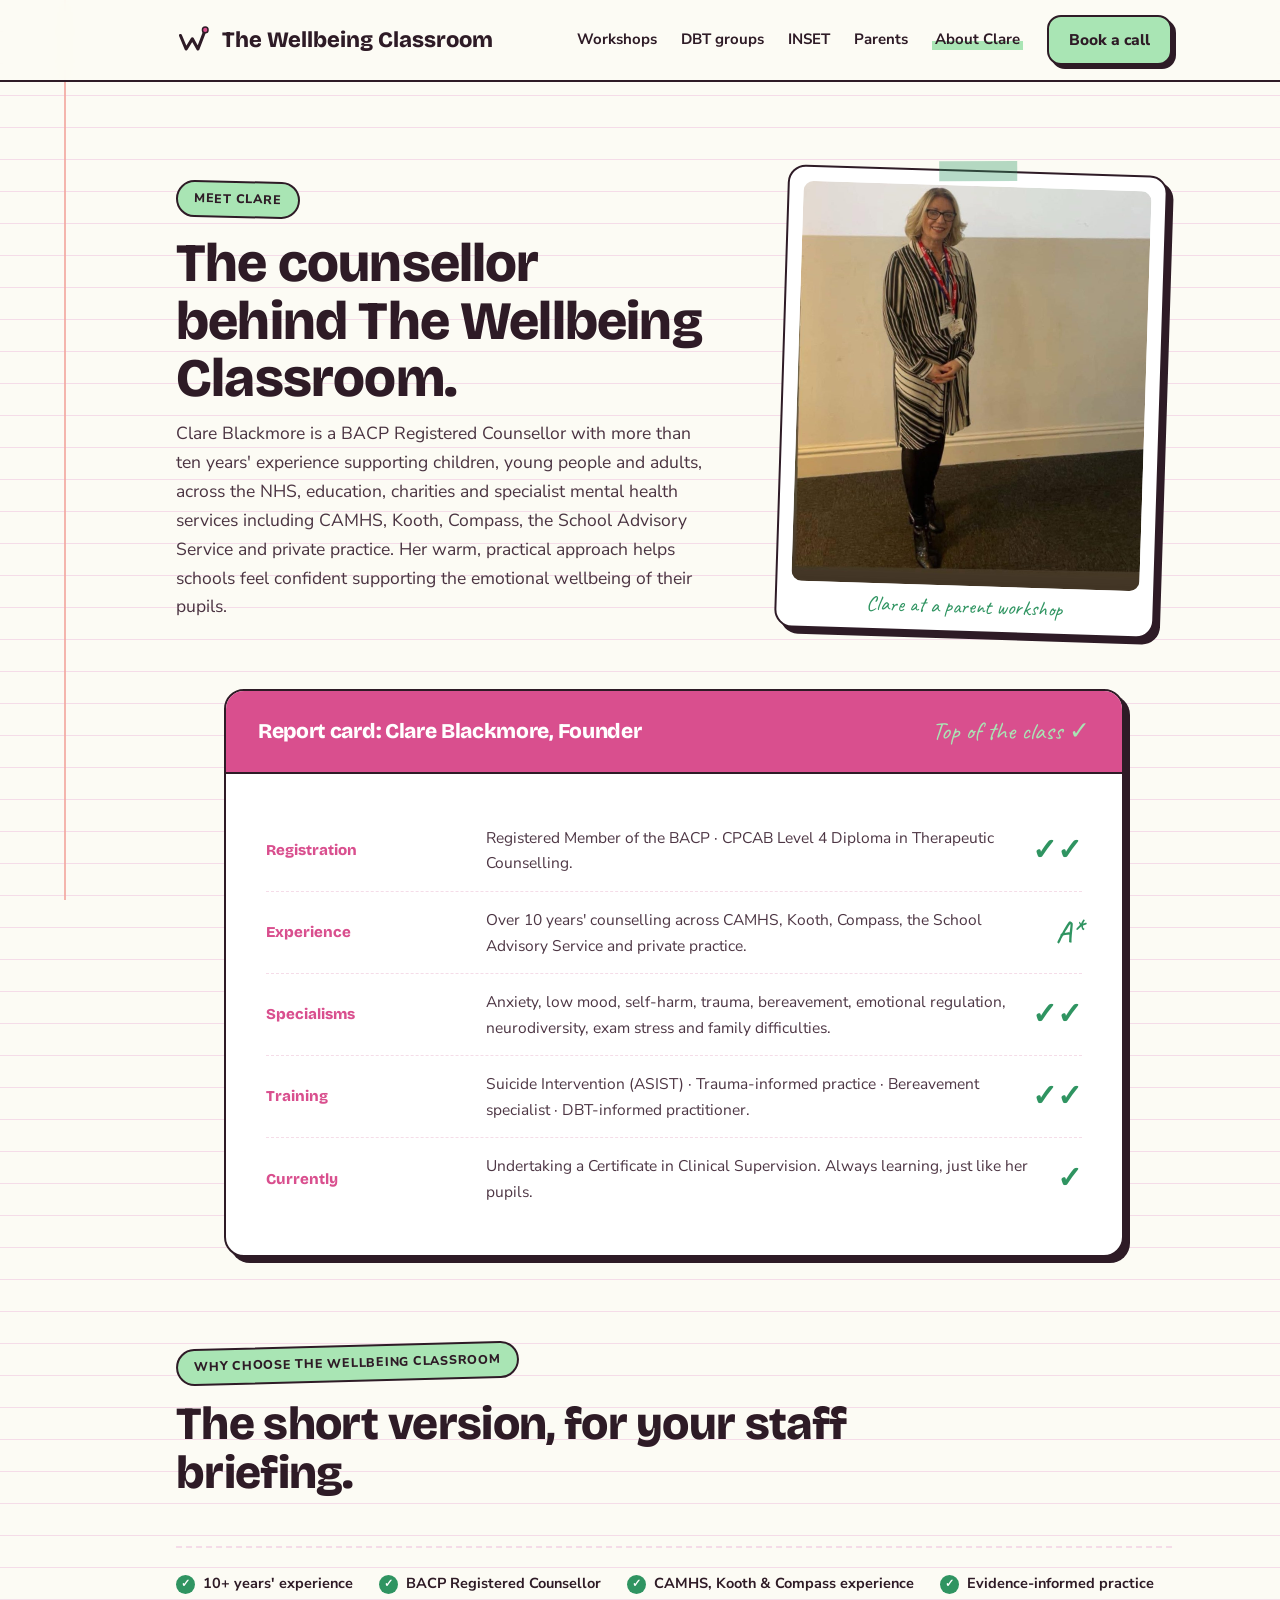
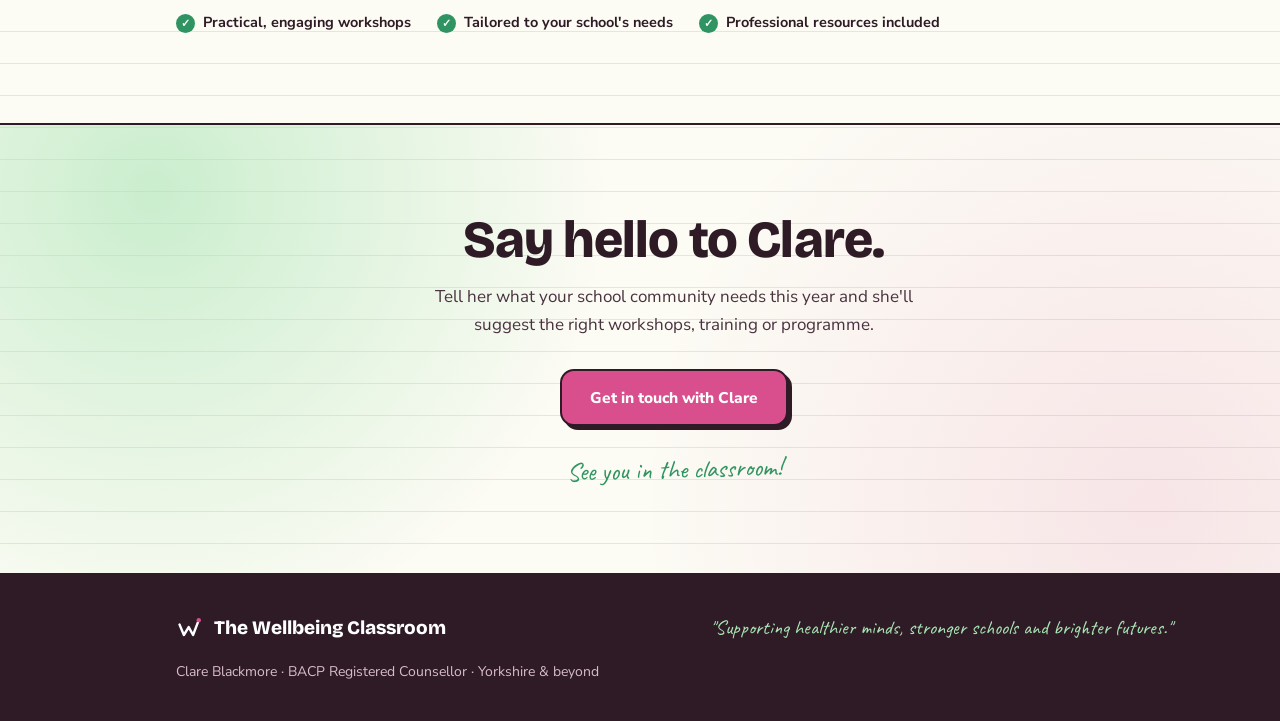
==== commit fbbd4216: "Remove emojis, em dashes and all pricing from the site Co-Authored-By: Claude Fable 5 <noreply@anthr" ====
--- a/about.html
+++ b/about.html
@@ -3,8 +3,8 @@
 <head>
 <meta charset="UTF-8">
 <meta name="viewport" content="width=device-width, initial-scale=1.0">
-<title>About Clare Blackmore, BACP Registered Counsellor — The Wellbeing Classroom</title>
-<meta name="description" content="Meet Clare Blackmore, BACP Registered Counsellor and founder of The Wellbeing Classroom — 10+ years supporting children and young people across CAMHS, Kooth, Compass, schools and private practice.">
+<title>About Clare Blackmore, BACP Registered Counsellor | The Wellbeing Classroom</title>
+<meta name="description" content="Meet Clare Blackmore, BACP Registered Counsellor and founder of The Wellbeing Classroom, with 10+ years supporting children and young people across CAMHS, Kooth, Compass, schools and private practice.">
 <link rel="preconnect" href="https://fonts.googleapis.com">
 <link href="https://fonts.googleapis.com/css2?family=Bricolage+Grotesque:opsz,wght@12..96,400;12..96,600;12..96,800&family=Caveat:wght@600&family=Nunito+Sans:ital,wght@0,400;0,600;0,700;1,400&display=swap" rel="stylesheet">
 <link rel="icon" type="image/svg+xml" href="assets/w-rise-badge.svg">
@@ -29,7 +29,6 @@
       <a href="dbt-skills-groups.html">DBT groups</a>
       <a href="inset-training.html">INSET</a>
       <a href="parent-workshops.html">Parents</a>
-      <a href="pricing.html">Pricing</a>
       <a href="about.html" aria-current="page">About Clare</a>
       <a href="contact.html" class="btn sun" style="padding:10px 20px">Book a call</a>
     </div>
@@ -42,7 +41,7 @@
       <div class="sec-head">
         <span class="eyebrow" style="transform:rotate(1.2deg)">Meet Clare</span>
         <h1>The counsellor behind The Wellbeing Classroom.</h1>
-        <p>Clare Blackmore is a BACP Registered Counsellor with more than ten years' experience supporting children, young people and adults — across the NHS, education, charities and specialist mental health services including CAMHS, Kooth, Compass, the School Advisory Service and private practice. Her warm, practical approach helps schools feel confident supporting the emotional wellbeing of their pupils.</p>
+        <p>Clare Blackmore is a BACP Registered Counsellor with more than ten years' experience supporting children, young people and adults, across the NHS, education, charities and specialist mental health services including CAMHS, Kooth, Compass, the School Advisory Service and private practice. Her warm, practical approach helps schools feel confident supporting the emotional wellbeing of their pupils.</p>
       </div>
       <figure class="photo-card">
         <img src="assets/clare-blackmore.jpg" alt="Clare Blackmore standing in front of the presentation screen at a parent wellbeing workshop">
@@ -77,7 +76,7 @@
         </div>
         <div class="rrow">
           <div class="subject">Currently</div>
-          <div class="comment">Undertaking a Certificate in Clinical Supervision — always learning, just like her pupils.</div>
+          <div class="comment">Undertaking a Certificate in Clinical Supervision. Always learning, just like her pupils.</div>
           <div class="mark">✓</div>
         </div>
       </div>
@@ -106,9 +105,9 @@
 <section class="cta">
   <div class="wrap">
     <h2>Say hello to Clare.</h2>
-    <p>Tell her what your school community needs this year — she'll suggest the right workshops, training or programme.</p>
+    <p>Tell her what your school community needs this year and she'll suggest the right workshops, training or programme.</p>
     <a href="contact.html" class="btn">Get in touch with Clare</a>
-    <span class="hand">— see you in the classroom!</span>
+    <span class="hand">See you in the classroom!</span>
   </div>
 </section>
 
--- a/styles/main.css
+++ b/styles/main.css
@@ -88,10 +88,6 @@
 .courses{display:grid;grid-template-columns:repeat(3,1fr);gap:26px}
 .course{background:#fff;border:2.5px solid var(--ink);border-radius:20px;box-shadow:5px 5px 0 var(--ink);padding:30px 28px;transition:transform .15s, box-shadow .15s;position:relative}
 .course:hover{transform:translate(-3px,-3px);box-shadow:8px 8px 0 var(--ink)}
-.course .emoji{width:52px;height:52px;border-radius:14px;border:2.5px solid var(--ink);display:flex;align-items:center;justify-content:center;font-size:24px;margin-bottom:18px}
-.course:nth-child(1) .emoji{background:var(--highlight)}
-.course:nth-child(2) .emoji{background:var(--tint-primary)}
-.course:nth-child(3) .emoji{background:var(--tint-highlight)}
 .course h3{font-size:22px;font-weight:800;margin-bottom:8px}
 .course p{font-size:15px;color:var(--body-soft)}
 .course .sticker{position:absolute;top:-14px;right:18px;background:var(--accent);color:#fff;border:2px solid var(--ink);border-radius:999px;font-size:11.5px;font-weight:800;letter-spacing:.06em;text-transform:uppercase;padding:5px 12px;transform:rotate(3deg)}
@@ -127,17 +123,6 @@
 .book .formats{display:flex;gap:10px;flex-wrap:wrap;margin:4px 0 26px}
 .book .formats span{border:2px solid var(--ink);background:#fff;color:var(--ink);border-radius:999px;padding:5px 14px;font-size:12.5px;font-weight:800;letter-spacing:.04em;text-transform:uppercase}
 
-/* Pricing table */
-.price-table{border:2.5px solid var(--ink);background:#fff;border-radius:20px;box-shadow:6px 6px 0 var(--ink);overflow:hidden;margin-top:8px}
-.price-row{display:grid;grid-template-columns:1.3fr 1fr auto;gap:22px;align-items:center;padding:22px 32px;border-bottom:2px solid var(--rule)}
-.price-row:last-child{border-bottom:0}
-.price-row.head{background:var(--primary);color:#fff;border-bottom:2.5px solid var(--ink);font-family:var(--font-display);font-weight:800;letter-spacing:.04em;font-size:14px;text-transform:uppercase}
-.price-row h3{font-size:18px;font-weight:800}
-.price-row .detail{font-size:14.5px;color:var(--body-soft)}
-.price-row .price{font-family:var(--font-display);font-weight:800;font-size:22px;color:var(--primary);white-space:nowrap}
-.price-note{margin-top:18px;font-size:14.5px;color:var(--body-soft)}
-.price-note .hand{font-size:22px}
-
 /* Testimonials as sticky notes */
 .stickies{display:grid;grid-template-columns:repeat(3,1fr);gap:30px;align-items:start}
 .sticky{background:var(--note);box-shadow:0 10px 20px rgba(0,0,0,.14);padding:30px 26px 34px;font-family:var(--font-hand);font-size:21.5px;line-height:1.3;color:#5c4d10;position:relative}
@@ -188,7 +173,7 @@
   .nav-inner{padding-left:52px}
   .aud{grid-template-columns:1fr}
   .courses,.menu-cols,.stickies{grid-template-columns:1fr}
-  .rrow,.price-row{grid-template-columns:1fr;gap:6px}
+  .rrow{grid-template-columns:1fr;gap:6px}
   .about-grid{grid-template-columns:1fr;gap:40px}
   .photo-card{max-width:320px}
   /* Margin gutter is too narrow for the note here — sit it above the headline */
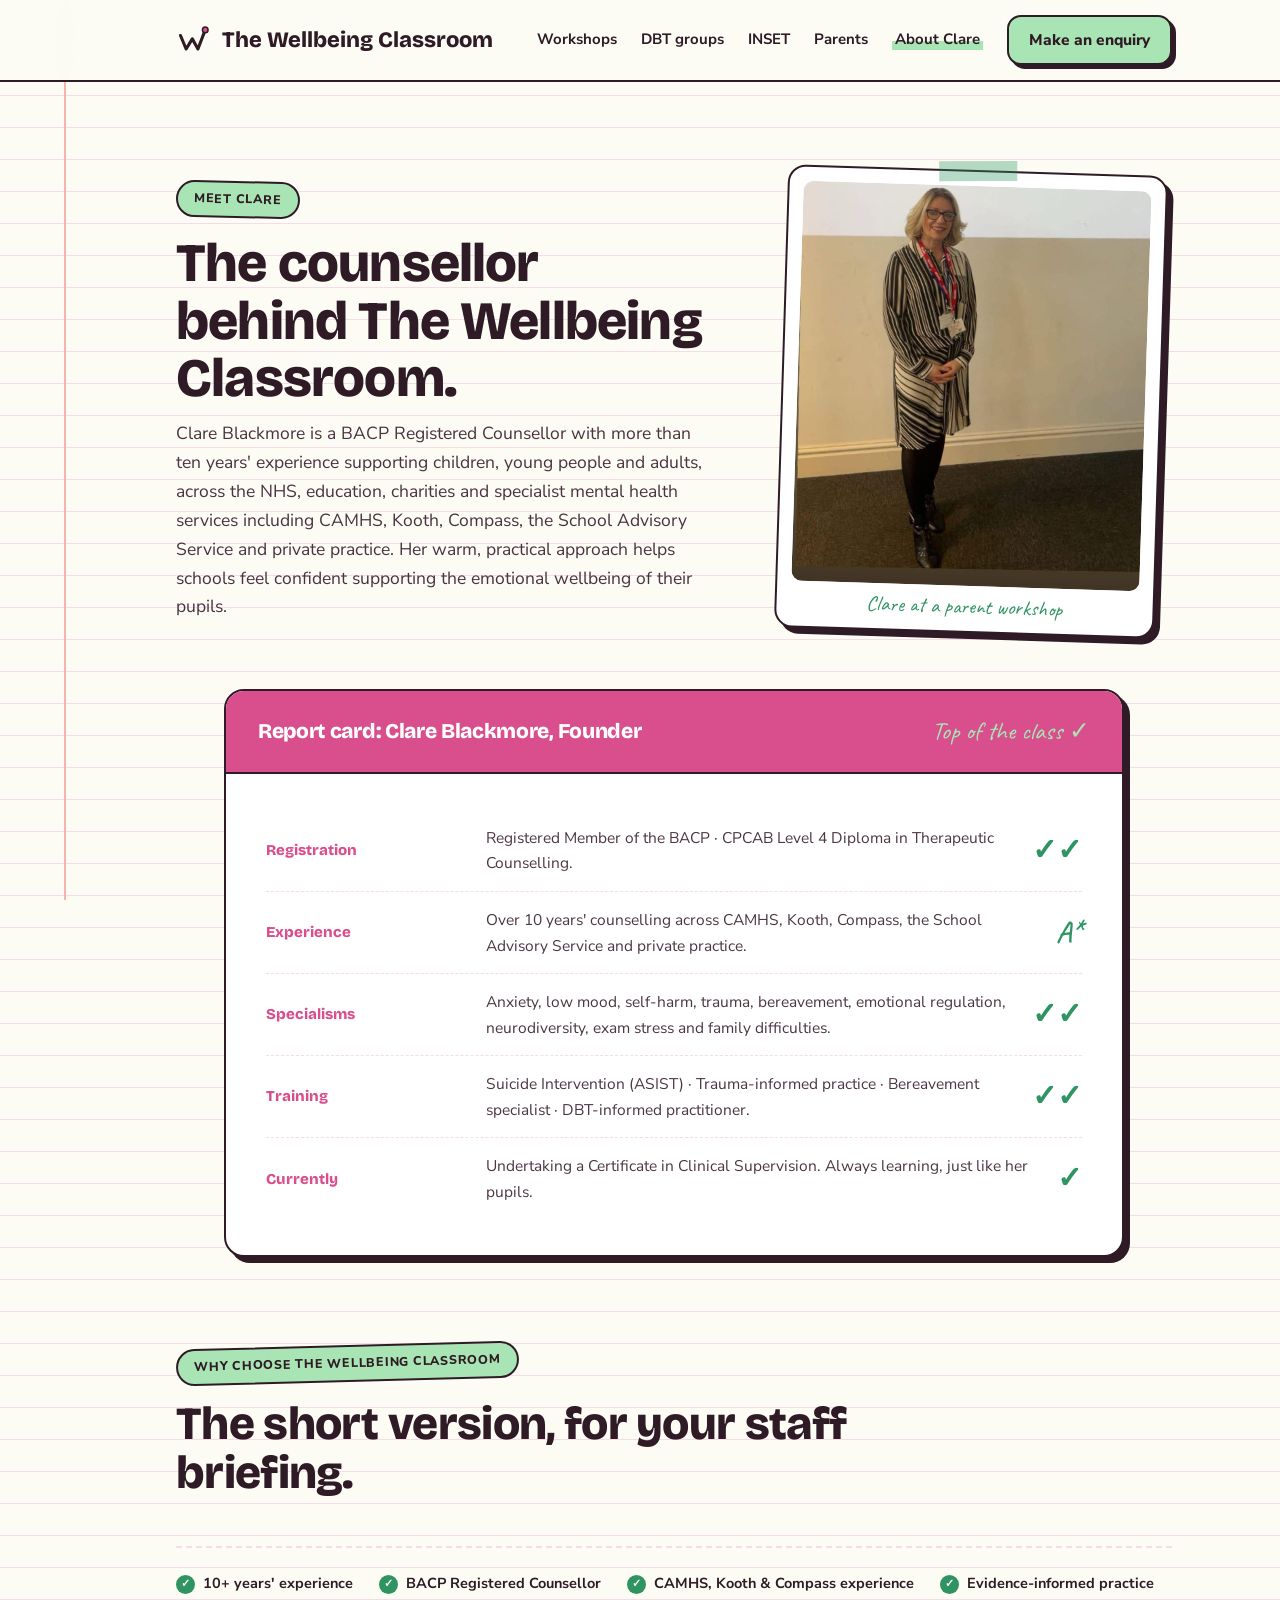
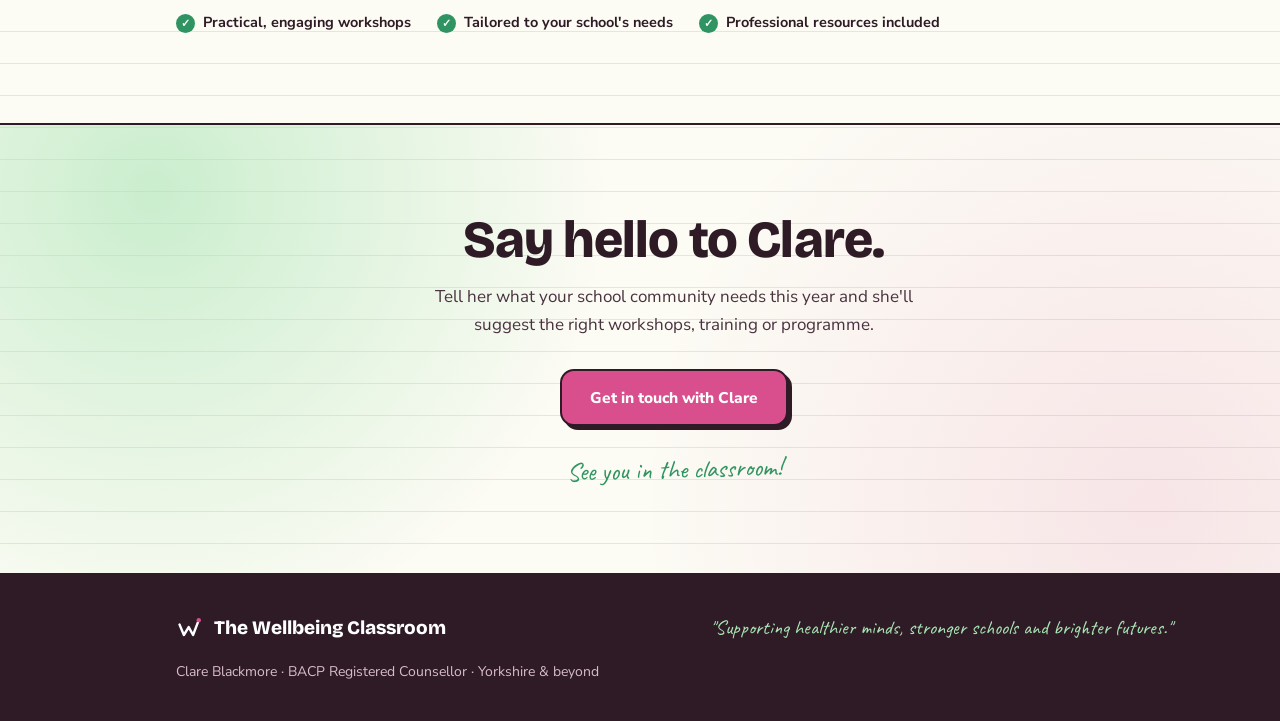
==== commit 98b0fd5e: "Add enquiry form, switch domain to .uk, rename nav button to Make an enquiry Co-Authored-By: Claude " ====
--- a/about.html
+++ b/about.html
@@ -30,7 +30,7 @@
       <a href="inset-training.html">INSET</a>
       <a href="parent-workshops.html">Parents</a>
       <a href="about.html" aria-current="page">About Clare</a>
-      <a href="contact.html" class="btn sun" style="padding:10px 20px">Book a call</a>
+      <a href="contact.html" class="btn sun" style="padding:10px 20px">Make an enquiry</a>
     </div>
   </div>
 </nav>
--- a/styles/main.css
+++ b/styles/main.css
@@ -84,28 +84,33 @@
 .sec-head h2{font-size:clamp(30px,4vw,46px);font-weight:800;margin-bottom:12px}
 .sec-head p{color:var(--body);font-size:17.5px}
 
-/* Feature cards (from design 3) */
-.courses{display:grid;grid-template-columns:repeat(3,1fr);gap:26px}
-.course{background:#fff;border:2.5px solid var(--ink);border-radius:20px;box-shadow:5px 5px 0 var(--ink);padding:30px 28px;transition:transform .15s, box-shadow .15s;position:relative}
-.course:hover{transform:translate(-3px,-3px);box-shadow:8px 8px 0 var(--ink)}
-.course h3{font-size:22px;font-weight:800;margin-bottom:8px}
-.course p{font-size:15px;color:var(--body-soft)}
-.course .sticker{position:absolute;top:-14px;right:18px;background:var(--accent);color:#fff;border:2px solid var(--ink);border-radius:999px;font-size:11.5px;font-weight:800;letter-spacing:.06em;text-transform:uppercase;padding:5px 12px;transform:rotate(3deg)}
-
-/* Workshop menu (multi-column list) */
-.menu-board{border:2.5px solid var(--ink);background:#fff;border-radius:20px;box-shadow:6px 6px 0 var(--ink);padding:40px 44px;margin-top:30px}
-.menu-cols{display:grid;grid-template-columns:repeat(3,1fr);gap:36px}
-.menu-cols h3{font-size:17px;font-weight:800;color:var(--primary);margin-bottom:12px;padding-bottom:8px;border-bottom:2px solid var(--rule)}
-.menu-cols ul{list-style:none}
-.menu-cols li{padding:5px 0;font-size:15px;font-weight:600}
-.menu-cols li::before{content:"→";color:var(--accent);margin-right:9px;font-weight:900}
+/* Workshop catalogue (categories collapse into an accordion on phones) */
+.cat-group{margin-top:44px}
+.cat-group:first-of-type{margin-top:36px}
+.cat-sum{list-style:none;display:flex;align-items:baseline;gap:14px;margin-bottom:22px;pointer-events:none}
+.cat-sum::-webkit-details-marker{display:none}
+.cat-sum h2{font-size:23px;font-weight:800}
+.cat-sum .count{font-size:13.5px;font-weight:700;color:var(--faded);white-space:nowrap}
+.cat-grid{display:grid;grid-template-columns:repeat(3,1fr);gap:20px}
+.cat-card{background:#fff;border:2.5px solid var(--ink);border-radius:16px;box-shadow:4px 4px 0 var(--ink);padding:20px 22px;position:relative;transition:transform .15s, box-shadow .15s}
+.cat-card:hover{transform:translate(-2px,-2px);box-shadow:6px 6px 0 var(--ink)}
+.cat-card h3{font-size:17.5px;font-weight:800;margin-bottom:6px}
+.cat-card p{font-size:13.5px;color:var(--body-soft);line-height:1.55}
+.cat-card .sticker{position:absolute;top:-12px;right:14px;background:var(--accent);color:#fff;border:2px solid var(--ink);border-radius:999px;font-size:11px;font-weight:800;letter-spacing:.06em;text-transform:uppercase;padding:4px 10px;transform:rotate(3deg)}
+
 .includes{margin-top:32px;padding-top:24px;border-top:2px dashed var(--rule);display:flex;gap:16px 26px;flex-wrap:wrap;font-size:14.5px;font-weight:700}
 .includes span::before{content:"✓";color:#fff;background:var(--accent);display:inline-flex;width:19px;height:19px;border-radius:50%;align-items:center;justify-content:center;font-size:10.5px;margin-right:8px;vertical-align:middle}
 
-/* Bespoke / highlight dashed box */
-.bespoke{margin-top:26px;border:2.5px dashed var(--ink);border-radius:20px;padding:28px 32px;display:flex;justify-content:space-between;align-items:center;gap:24px;flex-wrap:wrap;background:color-mix(in srgb, #fff 70%, transparent)}
-.bespoke h3{font-size:21px;font-weight:800;margin-bottom:6px}
-.bespoke p{font-size:15px;color:var(--body-soft);max-width:64ch}
+/* Resource pack band: the one full-width colour section, breaks the white-box rhythm */
+.pack-band{background:var(--highlight);border-top:2.5px solid var(--ink);padding:64px 0;position:relative;z-index:1}
+.pack-grid{display:grid;grid-template-columns:1.05fr .95fr;gap:24px 56px;align-items:center}
+.pack-tag{background:var(--ink);color:var(--highlight);border-color:var(--ink);font-size:13.5px;padding:8px 18px;transform:rotate(-2deg)}
+.pack-band h2{font-size:clamp(26px,3.4vw,38px);font-weight:800;margin-bottom:10px}
+.pack-band p{color:var(--ink);font-size:17px;max-width:56ch;margin-bottom:20px}
+.pack-items{display:flex;flex-direction:column;gap:13px}
+.pack-items span{background:#fff;border:2.5px solid var(--ink);border-radius:999px;box-shadow:3px 3px 0 var(--ink);padding:11px 20px;font-weight:700;font-size:14.5px;width:fit-content}
+.pack-items span::before{content:"\2713";color:#fff;background:var(--accent);display:inline-flex;width:19px;height:19px;border-radius:50%;align-items:center;justify-content:center;font-size:10.5px;margin-right:9px;vertical-align:middle}
+.pack-band .hand{color:var(--ink);font-size:24px;display:inline-block;transform:rotate(-1.2deg)}
 
 /* Audience panels */
 .aud{display:grid;grid-template-columns:1fr 1fr;gap:28px}
@@ -120,8 +125,54 @@
 .book li{padding:6px 0;font-weight:700;font-size:15px}
 .book li::before{content:"★";color:var(--accent);margin-right:10px}
 .book.blue li::before{color:var(--highlight)}
-.book .formats{display:flex;gap:10px;flex-wrap:wrap;margin:4px 0 26px}
-.book .formats span{border:2px solid var(--ink);background:#fff;color:var(--ink);border-radius:999px;padding:5px 14px;font-size:12.5px;font-weight:800;letter-spacing:.04em;text-transform:uppercase}
+.formats{display:flex;gap:10px;flex-wrap:wrap}
+.book .formats{margin:4px 0 26px}
+.formats span{border:2px solid var(--ink);background:#fff;color:var(--ink);border-radius:999px;padding:5px 14px;font-size:12.5px;font-weight:800;letter-spacing:.04em;text-transform:uppercase}
+
+/* DBT page: open layout, chips and small skill cards instead of panels */
+.dbt-who h2,.dbt-skills h2{font-size:23px;font-weight:800;margin-bottom:10px}
+.dbt-who p,.dbt-skills>p{color:var(--body);font-size:16.5px;max-width:62ch}
+.chips{display:flex;flex-wrap:wrap;gap:12px;margin-top:18px}
+.chips span{border:2.5px solid var(--ink);background:#fff;border-radius:999px;padding:9px 18px;font-weight:700;font-size:14.5px;box-shadow:3px 3px 0 var(--ink)}
+.dbt-skills{margin-top:52px}
+.skill-grid{display:grid;grid-template-columns:repeat(4,1fr);gap:18px;margin-top:24px}
+.skill{background:#fff;border:2.5px solid var(--ink);border-radius:16px;box-shadow:4px 4px 0 var(--ink);padding:20px}
+.skill .num{font-family:var(--font-hand);font-size:32px;line-height:1;color:var(--primary);display:block}
+.skill h3{font-size:16.5px;font-weight:800;margin:8px 0 6px}
+.skill p{font-size:13.5px;color:var(--body-soft);line-height:1.5}
+.dbt-book{margin-top:48px;display:flex;align-items:center;gap:24px;flex-wrap:wrap}
+
+/* Shared sub-section heads + format/CTA rows */
+.subsec{margin-top:52px}
+.subsec h2{font-size:23px;font-weight:800;margin-bottom:10px}
+.subsec>p{color:var(--body);font-size:16.5px;max-width:62ch}
+.format-row{margin-top:26px;display:flex;align-items:center;gap:24px;flex-wrap:wrap}
+
+/* INSET staffroom noticeboard: dark panel with pinned paper notes */
+.board{background:var(--ink);border-radius:22px;padding:36px 38px 40px;position:relative}
+.board-head{display:flex;align-items:baseline;justify-content:space-between;gap:16px;flex-wrap:wrap;margin-bottom:26px}
+.board-head h2{color:#fff;font-size:24px;margin:0}
+.board-head .hand{color:var(--highlight);font-size:23px;display:inline-block;transform:rotate(-1.5deg)}
+.board-grid{display:grid;grid-template-columns:repeat(auto-fill,minmax(195px,1fr));gap:18px}
+.pin-note{display:block;background:var(--note);padding:18px 16px 16px;font-weight:700;font-size:14px;line-height:1.4;color:var(--ink);box-shadow:0 8px 14px rgba(0,0,0,.28);position:relative}
+.pin-note::before{content:"";position:absolute;top:-9px;left:50%;transform:translateX(-50%) rotate(-2deg);width:54px;height:16px;background:var(--tape)}
+.pin-note:nth-child(4n+2){background:#fff}
+.pin-note:nth-child(4n+3){background:var(--tint-primary)}
+.pin-note:nth-child(4n){background:var(--tint-highlight)}
+.pin-note:nth-child(3n+1){transform:rotate(-1.3deg)}
+.pin-note:nth-child(3n+2){transform:rotate(1.1deg)}
+.pin-note:nth-child(3n){transform:rotate(-.6deg)}
+
+/* Parents topic wall: sticky notes like a parents'-evening flipchart */
+.topic-wall{display:grid;grid-template-columns:repeat(auto-fill,minmax(230px,1fr));gap:26px;margin-top:28px}
+.topic-note{display:block;background:var(--note);box-shadow:0 10px 18px rgba(0,0,0,.15);padding:24px 20px;font-family:var(--font-hand);font-size:23px;line-height:1.22;color:var(--ink);position:relative}
+.topic-note::before{content:"";position:absolute;top:-10px;left:50%;transform:translateX(-50%) rotate(-2deg);width:64px;height:18px;background:var(--tape)}
+.topic-note:nth-child(3n+2){background:var(--tint-primary)}
+.topic-note:nth-child(3n){background:var(--tint-highlight)}
+.topic-note:nth-child(4n+1){transform:rotate(-1.6deg)}
+.topic-note:nth-child(4n+2){transform:rotate(1.2deg)}
+.topic-note:nth-child(4n+3){transform:rotate(-.7deg)}
+.topic-note:nth-child(4n){transform:rotate(1.5deg)}
 
 /* Testimonials as sticky notes */
 .stickies{display:grid;grid-template-columns:repeat(3,1fr);gap:30px;align-items:start}
@@ -144,6 +195,17 @@
 .rrow .comment{font-size:15.5px;color:var(--body-soft)}
 .rrow .mark{font-family:var(--font-hand);font-size:30px;color:var(--accent);font-weight:600}
 
+/* Enquiry form */
+.enquiry{max-width:760px}
+.field-grid{display:grid;grid-template-columns:1fr 1fr;gap:0 22px}
+.field{display:flex;flex-direction:column;gap:7px;margin-bottom:20px}
+.field label{font-weight:800;font-size:14.5px}
+.field .optional{font-weight:600;color:var(--faded)}
+.field input,.field select,.field textarea{font-family:var(--font-body);font-size:15.5px;color:var(--ink);background:#fff;border:2.5px solid var(--ink);border-radius:12px;padding:12px 14px}
+.field select{appearance:none;background-image:linear-gradient(45deg,transparent 50%,var(--ink) 50%),linear-gradient(135deg,var(--ink) 50%,transparent 50%);background-position:calc(100% - 21px) 50%,calc(100% - 15px) 50%;background-size:6px 6px;background-repeat:no-repeat}
+.field textarea{min-height:150px;resize:vertical}
+.field input:focus,.field select:focus,.field textarea:focus{outline:3px solid var(--highlight);outline-offset:2px}
+
 /* CTA */
 .cta{
   text-align:center;border-top:2.5px solid var(--ink);
@@ -165,6 +227,8 @@
 
 @media(max-width:1024px){
   .hero{padding:90px 0 100px}
+  .cat-grid{grid-template-columns:repeat(2,1fr)}
+  .skill-grid{grid-template-columns:repeat(2,1fr)}
 }
 
 @media(max-width:920px){
@@ -172,7 +236,7 @@
   .wrap{padding-left:52px}
   .nav-inner{padding-left:52px}
   .aud{grid-template-columns:1fr}
-  .courses,.menu-cols,.stickies{grid-template-columns:1fr}
+  .stickies{grid-template-columns:1fr}
   .rrow{grid-template-columns:1fr;gap:6px}
   .about-grid{grid-template-columns:1fr;gap:40px}
   .photo-card{max-width:320px}
@@ -196,10 +260,58 @@
   .nav-links .btn{text-align:center;margin-top:6px}
 }
 
+@media(max-width:680px){
+  .cat-grid{grid-template-columns:1fr;gap:14px}
+  .pack-band{padding:44px 0}
+  .skill-grid{grid-template-columns:1fr}
+  .dbt-book .btn,.format-row .btn{width:100%;text-align:center}
+  .board{padding:26px 20px 30px}
+  .board-grid{grid-template-columns:1fr 1fr;gap:14px}
+  .pin-note{font-size:13px;padding:14px 12px 12px}
+  .topic-wall{grid-template-columns:1fr 1fr;gap:20px}
+  .topic-note{font-size:20px;padding:18px 15px}
+  .field-grid{grid-template-columns:1fr}
+  .enquiry .btn{width:100%;text-align:center}
+  .pack-grid{grid-template-columns:1fr}
+  .pack-items span{width:100%}
+  .cat-group{margin-top:26px;border:2.5px solid var(--ink);border-radius:16px;background:#fff;box-shadow:4px 4px 0 var(--ink);padding:16px 18px}
+  .cat-sum{pointer-events:auto;cursor:pointer;margin-bottom:0;align-items:center;justify-content:space-between}
+  .cat-sum h2{font-size:19px}
+  .cat-sum .count{margin-left:auto}
+  .cat-sum::after{content:"+";font-family:var(--font-hand);font-size:28px;line-height:1;color:var(--accent);flex:none}
+  details[open] .cat-sum::after{content:"\2013"}
+  details[open] .cat-sum{margin-bottom:16px}
+  .cat-card{padding:15px 16px;box-shadow:3px 3px 0 var(--ink)}
+  section{padding:64px 0}
+  section.tight{padding-top:0}
+  .hero{padding:56px 0 72px}
+  .hero-ctas .btn{width:100%;text-align:center}
+  .book{padding:32px 26px}
+  .report .rhead{padding:16px 22px}
+  .report .rbody{padding:26px 22px}
+  .bespoke{padding:24px 22px}
+  .cta .btn{width:100%;text-align:center}
+  footer.site .wrap{flex-direction:column;align-items:flex-start;gap:10px}
+}
+
+@media(max-width:480px){
+  .wrap{padding:0 22px 0 44px}
+  .hero-head{padding:0 22px 0 44px}
+  .nav-inner{padding:12px 16px 12px 20px}
+  .logo{font-size:17px;gap:8px}
+  .logo svg.mark{width:29px;height:29px}
+  .nav-toggle{padding:7px 12px;font-size:12.5px}
+  .hero h1{font-size:34px}
+  .sec-head h1{font-size:31px}
+  .sec-head h2{font-size:27px}
+  .cta h1,.cta h2{font-size:29px}
+  .book h3{font-size:22px}
+}
+
 @media(prefers-reduced-motion:reduce){
   html{scroll-behavior:auto}
-  .btn,.course,.nav-toggle{transition:none}
+  .btn,.cat-card,.nav-toggle{transition:none}
   .btn:hover,.btn:active{transform:none;box-shadow:4px 4px 0 var(--ink)}
-  .course:hover{transform:none;box-shadow:5px 5px 0 var(--ink)}
+  .cat-card:hover{transform:none;box-shadow:4px 4px 0 var(--ink)}
   .nav-toggle:hover,.nav-toggle:active{transform:none;box-shadow:3px 3px 0 var(--ink)}
 }
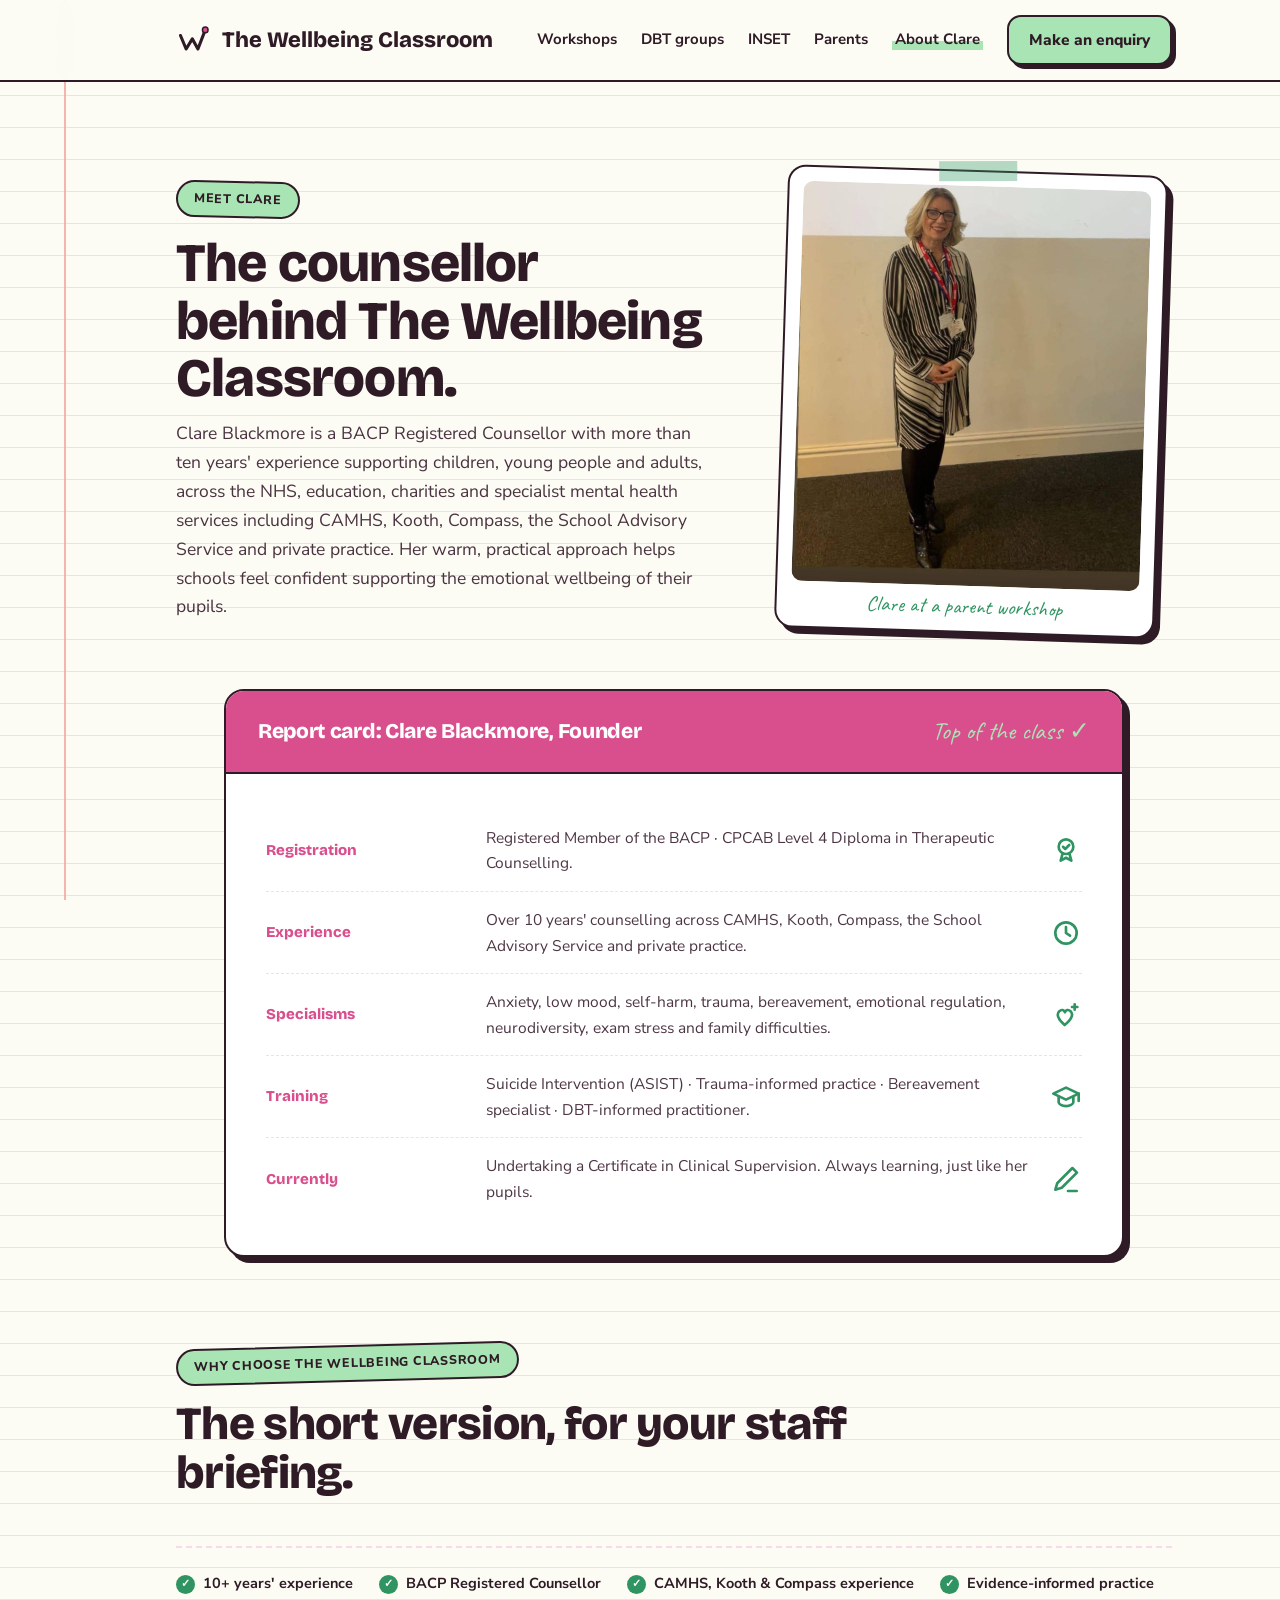
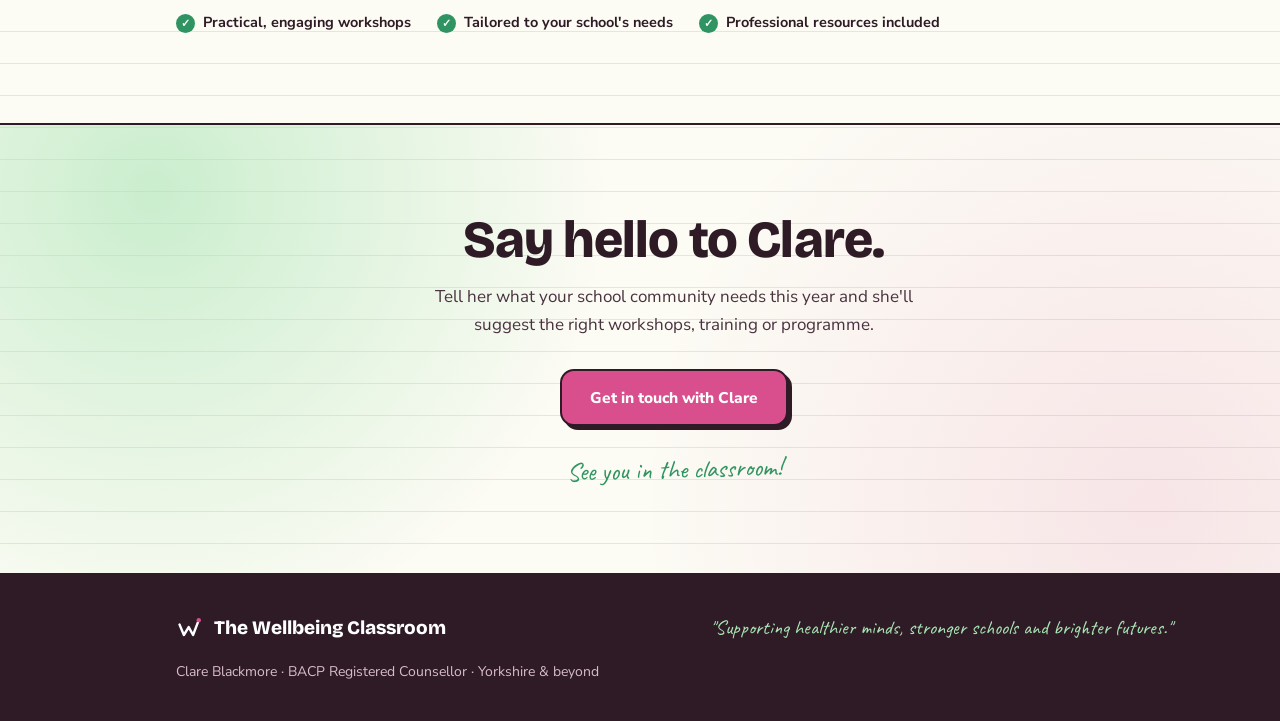
==== commit c65a6a33: "Report card: topic-relevant doodle icons in place of tick marks Co-Authored-By: Claude Fable 5 <nore" ====
--- a/about.html
+++ b/about.html
@@ -57,27 +57,27 @@
         <div class="rrow">
           <div class="subject">Registration</div>
           <div class="comment">Registered Member of the BACP · CPCAB Level 4 Diploma in Therapeutic Counselling.</div>
-          <div class="mark">✓✓</div>
+          <div class="mark" aria-label="verified"><svg viewBox="0 0 24 24" fill="none" aria-hidden="true"><circle cx="12" cy="9.5" r="5.5"/><path d="M9.8 9.6l1.6 1.6 3-3"/><path d="M9.5 14.5 8 20l4-2.2L16 20l-1.5-5.5"/></svg></div>
         </div>
         <div class="rrow">
           <div class="subject">Experience</div>
           <div class="comment">Over 10 years' counselling across CAMHS, Kooth, Compass, the School Advisory Service and private practice.</div>
-          <div class="mark">A*</div>
+          <div class="mark" aria-label="over ten years"><svg viewBox="0 0 24 24" fill="none" aria-hidden="true"><circle cx="12" cy="12" r="8"/><path d="M12 7.5V12l3 2"/></svg></div>
         </div>
         <div class="rrow">
           <div class="subject">Specialisms</div>
           <div class="comment">Anxiety, low mood, self-harm, trauma, bereavement, emotional regulation, neurodiversity, exam stress and family difficulties.</div>
-          <div class="mark">✓✓</div>
+          <div class="mark" aria-label="caring support"><svg viewBox="0 0 24 24" fill="none" aria-hidden="true"><path d="M11 19.5C6 15.3 4.6 11.4 7 9.1c1.8-1.6 3.5-.8 4.2.8.7-1.6 2.4-2.4 4.2-.8 2.4 2.3 1 6.2-4.4 10.4z"/><path d="M18.5 4v4M16.5 6h4"/></svg></div>
         </div>
         <div class="rrow">
           <div class="subject">Training</div>
           <div class="comment">Suicide Intervention (ASIST) · Trauma-informed practice · Bereavement specialist · DBT-informed practitioner.</div>
-          <div class="mark">✓✓</div>
+          <div class="mark" aria-label="qualified"><svg viewBox="0 0 24 24" fill="none" aria-hidden="true"><path d="M12 5 2.5 9.5 12 14l9.5-4.5z"/><path d="M6.5 11.8V16c0 1.4 2.5 2.8 5.5 2.8s5.5-1.4 5.5-2.8v-4.2"/><path d="M21.5 9.5V15"/></svg></div>
         </div>
         <div class="rrow">
           <div class="subject">Currently</div>
           <div class="comment">Undertaking a Certificate in Clinical Supervision. Always learning, just like her pupils.</div>
-          <div class="mark">✓</div>
+          <div class="mark" aria-label="in progress"><svg viewBox="0 0 24 24" fill="none" aria-hidden="true"><path d="M4 20l1.4-4.8L16.8 3.8l3.4 3.4L8.8 18.6 4 20z"/><path d="M13.5 21H20"/></svg></div>
         </div>
       </div>
     </div>
--- a/styles/main.css
+++ b/styles/main.css
@@ -26,6 +26,9 @@
 .btn.sun{background:var(--highlight);color:var(--ink)}
 .btn.plain{background:#fff;color:var(--ink)}
 .eyebrow{display:inline-block;background:var(--highlight);border:2px solid var(--ink);border-radius:999px;padding:6px 16px;font-weight:800;font-size:12.5px;letter-spacing:.06em;text-transform:uppercase;margin-bottom:18px;transform:rotate(-1.5deg);color:var(--ink)}
+.eyebrow.pink{background:var(--tint-primary)}
+.eyebrow.green{background:var(--tint-highlight)}
+.eyebrow.dark{background:var(--ink);color:#fff}
 
 /* Nav */
 nav{position:sticky;top:0;z-index:20;background:color-mix(in srgb, var(--paper) 94%, transparent);backdrop-filter:blur(8px);border-bottom:2.5px solid var(--ink)}
@@ -56,11 +59,18 @@
   color-mix(in srgb, var(--paper) 72%, transparent) 52%,
   color-mix(in srgb, var(--paper) 30%, transparent) 100%)}
 .hero-bg ~ .hero-scrim{display:block} /* scrim activates only once the photo img exists */
+/* Full-bleed W Rise line + travelling dot. Statics here; the once-only
+   load animation lives at the bottom of this file under prefers-reduced-motion:
+   no-preference (reduced motion just shows this completed state). */
+.hero-line{position:absolute;inset:0;width:100%;height:100%;z-index:1;pointer-events:none;overflow:visible}
+.hero-dot{position:absolute;z-index:1;width:22px;height:22px;border-radius:50%;background:var(--primary);border:4px solid var(--ink);left:calc(1060 / 1440 * 100%);top:calc(245 / 600 * 100%);transform:translate(-50%,-50%);pointer-events:none}
+.hero-dot.js{left:0;top:0;transform:none}
+.hero .hl{position:relative;background:none;white-space:nowrap}
+.hero .hl::before{content:"";position:absolute;left:-3px;right:-3px;top:50%;bottom:6%;background:var(--highlight);z-index:-1}
 .hero-head{position:relative;z-index:2;max-width:1120px;margin:0 auto;padding:0 28px 0 96px}
 .hero-note{position:absolute;left:2px;top:-64px;width:92px;font-family:var(--font-hand);color:var(--faded);font-size:19px;line-height:1.12;text-align:right;transform:rotate(-4deg)}
 .hero-note .note-arrow{display:block;width:50px;margin:6px 0 0 auto}
 .hero h1{font-size:clamp(38px,4.8vw,64px);font-weight:800;letter-spacing:-.02em;line-height:1.05;max-width:20ch}
-.hero-sub{margin-top:26px;font-size:clamp(17px,1.55vw,21px);color:var(--body);max-width:52ch}
 .hero-ctas{display:flex;gap:15px;flex-wrap:wrap;margin-top:30px}
 
 /* Register strip (home only) */
@@ -75,6 +85,20 @@
 .photo-card::before{content:"";position:absolute;top:-11px;left:50%;transform:translateX(-50%) rotate(-2deg);width:78px;height:20px;background:var(--tape)}
 .photo-card img{display:block;width:100%;border-radius:10px}
 .photo-card figcaption{font-family:var(--font-hand);color:var(--accent);font-size:21px;text-align:center;padding:8px 0 6px}
+
+/* Photo placeholder well (audience pages; swap for a real <img>) */
+.photo-well{aspect-ratio:4/3;border-radius:10px;border:2px dashed var(--rule);background:var(--tint-neutral);display:flex;flex-direction:column;align-items:center;justify-content:center;gap:8px;text-align:center;padding:24px}
+.photo-well svg{width:56px;height:56px}
+.photo-well .hand{font-size:24px}
+.photo-soon{font-size:11.5px;font-weight:800;letter-spacing:.1em;text-transform:uppercase;color:var(--faded)}
+
+/* Key facts row: label + chips + action, same on every audience page */
+.about-grid+.subsec{margin-top:0}
+.key-row{margin-top:44px;padding-top:30px;border-top:2px dashed var(--rule);display:flex;align-items:center;gap:22px 30px;flex-wrap:wrap}
+.key-label{font-weight:800;font-size:13.5px;letter-spacing:.08em;text-transform:uppercase;flex:none}
+.key-row .formats{gap:12px}
+.key-row .formats span{padding:8px 17px;font-size:13px}
+.key-row .btn{margin-left:auto}
 
 /* Sections */
 section{padding:88px 0}
@@ -94,6 +118,11 @@
 .cat-grid{display:grid;grid-template-columns:repeat(3,1fr);gap:20px}
 .cat-card{background:#fff;border:2.5px solid var(--ink);border-radius:16px;box-shadow:4px 4px 0 var(--ink);padding:20px 22px;position:relative;transition:transform .15s, box-shadow .15s}
 .cat-card:hover{transform:translate(-2px,-2px);box-shadow:6px 6px 0 var(--ink)}
+.cat-icon{width:42px;height:42px;border:2px solid var(--ink);border-radius:12px;display:flex;align-items:center;justify-content:center;margin-bottom:12px;background:var(--tint-neutral)}
+.cat-icon svg{width:23px;height:23px;stroke:var(--ink);stroke-width:2;stroke-linecap:round;stroke-linejoin:round;fill:none}
+.cat-group:nth-of-type(1) .cat-icon{background:var(--tint-highlight)}
+.cat-group:nth-of-type(2) .cat-icon{background:var(--tint-primary)}
+.cat-group:nth-of-type(3) .cat-icon{background:var(--note)}
 .cat-card h3{font-size:17.5px;font-weight:800;margin-bottom:6px}
 .cat-card p{font-size:13.5px;color:var(--body-soft);line-height:1.55}
 .cat-card .sticker{position:absolute;top:-12px;right:14px;background:var(--accent);color:#fff;border:2px solid var(--ink);border-radius:999px;font-size:11px;font-weight:800;letter-spacing:.06em;text-transform:uppercase;padding:4px 10px;transform:rotate(3deg)}
@@ -129,27 +158,15 @@
 .book .formats{margin:4px 0 26px}
 .formats span{border:2px solid var(--ink);background:#fff;color:var(--ink);border-radius:999px;padding:5px 14px;font-size:12.5px;font-weight:800;letter-spacing:.04em;text-transform:uppercase}
 
-/* DBT page: open layout, chips and small skill cards instead of panels */
-.dbt-who h2,.dbt-skills h2{font-size:23px;font-weight:800;margin-bottom:10px}
-.dbt-who p,.dbt-skills>p{color:var(--body);font-size:16.5px;max-width:62ch}
-.chips{display:flex;flex-wrap:wrap;gap:12px;margin-top:18px}
-.chips span{border:2.5px solid var(--ink);background:#fff;border-radius:999px;padding:9px 18px;font-weight:700;font-size:14.5px;box-shadow:3px 3px 0 var(--ink)}
-.dbt-skills{margin-top:52px}
-.skill-grid{display:grid;grid-template-columns:repeat(4,1fr);gap:18px;margin-top:24px}
-.skill{background:#fff;border:2.5px solid var(--ink);border-radius:16px;box-shadow:4px 4px 0 var(--ink);padding:20px}
-.skill .num{font-family:var(--font-hand);font-size:32px;line-height:1;color:var(--primary);display:block}
-.skill h3{font-size:16.5px;font-weight:800;margin:8px 0 6px}
-.skill p{font-size:13.5px;color:var(--body-soft);line-height:1.5}
-.dbt-book{margin-top:48px;display:flex;align-items:center;gap:24px;flex-wrap:wrap}
-
-/* Shared sub-section heads + format/CTA rows */
-.subsec{margin-top:52px}
-.subsec h2{font-size:23px;font-weight:800;margin-bottom:10px}
-.subsec>p{color:var(--body);font-size:16.5px;max-width:62ch}
-.format-row{margin-top:26px;display:flex;align-items:center;gap:24px;flex-wrap:wrap}
-
-/* INSET staffroom noticeboard: dark panel with pinned paper notes */
+/* Topic boards: one per audience page, same layout, page-identity colour
+   (INSET dark ink, DBT pink, Parents green) with pinned paper notes */
 .board{background:var(--ink);border-radius:22px;padding:36px 38px 40px;position:relative}
+.board.pink{background:var(--primary)}
+.board.green{background:var(--highlight)}
+.board.green .board-head h2{color:var(--ink)}
+.board.pink .board-head .hand{color:#fff}
+.board.green .board-head .hand{color:var(--ink)}
+.board-lead{color:#fff;font-size:18.5px;font-weight:700;margin:-10px 0 24px}
 .board-head{display:flex;align-items:baseline;justify-content:space-between;gap:16px;flex-wrap:wrap;margin-bottom:26px}
 .board-head h2{color:#fff;font-size:24px;margin:0}
 .board-head .hand{color:var(--highlight);font-size:23px;display:inline-block;transform:rotate(-1.5deg)}
@@ -159,20 +176,10 @@
 .pin-note:nth-child(4n+2){background:#fff}
 .pin-note:nth-child(4n+3){background:var(--tint-primary)}
 .pin-note:nth-child(4n){background:var(--tint-highlight)}
+.board.green .pin-note:nth-child(4n){background:var(--tint-neutral)}
 .pin-note:nth-child(3n+1){transform:rotate(-1.3deg)}
 .pin-note:nth-child(3n+2){transform:rotate(1.1deg)}
 .pin-note:nth-child(3n){transform:rotate(-.6deg)}
-
-/* Parents topic wall: sticky notes like a parents'-evening flipchart */
-.topic-wall{display:grid;grid-template-columns:repeat(auto-fill,minmax(230px,1fr));gap:26px;margin-top:28px}
-.topic-note{display:block;background:var(--note);box-shadow:0 10px 18px rgba(0,0,0,.15);padding:24px 20px;font-family:var(--font-hand);font-size:23px;line-height:1.22;color:var(--ink);position:relative}
-.topic-note::before{content:"";position:absolute;top:-10px;left:50%;transform:translateX(-50%) rotate(-2deg);width:64px;height:18px;background:var(--tape)}
-.topic-note:nth-child(3n+2){background:var(--tint-primary)}
-.topic-note:nth-child(3n){background:var(--tint-highlight)}
-.topic-note:nth-child(4n+1){transform:rotate(-1.6deg)}
-.topic-note:nth-child(4n+2){transform:rotate(1.2deg)}
-.topic-note:nth-child(4n+3){transform:rotate(-.7deg)}
-.topic-note:nth-child(4n){transform:rotate(1.5deg)}
 
 /* Testimonials as sticky notes */
 .stickies{display:grid;grid-template-columns:repeat(3,1fr);gap:30px;align-items:start}
@@ -194,6 +201,20 @@
 .rrow .subject{font-family:var(--font-display);font-weight:800;color:var(--primary);font-size:15px}
 .rrow .comment{font-size:15.5px;color:var(--body-soft)}
 .rrow .mark{font-family:var(--font-hand);font-size:30px;color:var(--accent);font-weight:600}
+.rrow .mark svg{width:32px;height:32px;stroke:var(--accent);stroke-width:2;fill:none;stroke-linecap:round;stroke-linejoin:round;display:block}
+
+/* Contact page: intro + form side by side, no scrolling to reach the form */
+.contact-top{
+  padding:56px 0 88px;
+  background:
+    radial-gradient(circle at 12% 15%, var(--glow-a), transparent 38%),
+    radial-gradient(circle at 90% 85%, var(--glow-b), transparent 42%);
+}
+.contact-grid{display:grid;grid-template-columns:.85fr 1.15fr;gap:26px 64px;align-items:start}
+.contact-grid .sec-head{margin-bottom:0}
+.contact-details{display:flex;flex-direction:column;gap:8px;margin:24px 0;font-weight:700;font-size:15.5px}
+.contact-details a{color:var(--primary);text-decoration:none;border-bottom:2px solid var(--primary);width:fit-content}
+.form-note{margin-top:12px;font-size:13.5px;color:var(--faded);font-weight:600}
 
 /* Enquiry form */
 .enquiry{max-width:760px}
@@ -228,7 +249,6 @@
 @media(max-width:1024px){
   .hero{padding:90px 0 100px}
   .cat-grid{grid-template-columns:repeat(2,1fr)}
-  .skill-grid{grid-template-columns:repeat(2,1fr)}
 }
 
 @media(max-width:920px){
@@ -261,17 +281,19 @@
 }
 
 @media(max-width:680px){
+  .hero-line path{stroke-width:7}
+  .hero-dot{width:17px;height:17px;border-width:3px}
   .cat-grid{grid-template-columns:1fr;gap:14px}
   .pack-band{padding:44px 0}
-  .skill-grid{grid-template-columns:1fr}
-  .dbt-book .btn,.format-row .btn{width:100%;text-align:center}
+  .format-row .btn,.key-row .btn{width:100%;text-align:center;margin-left:0}
+  .key-row{gap:16px;padding-top:24px;margin-top:36px}
   .board{padding:26px 20px 30px}
   .board-grid{grid-template-columns:1fr 1fr;gap:14px}
   .pin-note{font-size:13px;padding:14px 12px 12px}
-  .topic-wall{grid-template-columns:1fr 1fr;gap:20px}
-  .topic-note{font-size:20px;padding:18px 15px}
   .field-grid{grid-template-columns:1fr}
   .enquiry .btn{width:100%;text-align:center}
+  .contact-grid{grid-template-columns:1fr}
+  .contact-top{padding:40px 0 64px}
   .pack-grid{grid-template-columns:1fr}
   .pack-items span{width:100%}
   .cat-group{margin-top:26px;border:2.5px solid var(--ink);border-radius:16px;background:#fff;box-shadow:4px 4px 0 var(--ink);padding:16px 18px}
@@ -315,3 +337,32 @@
   .cat-card:hover{transform:none;box-shadow:4px 4px 0 var(--ink)}
   .nav-toggle:hover,.nav-toggle:active{transform:none;box-shadow:3px 3px 0 var(--ink)}
 }
+
+/* Hero load sequence, once on load, total ~2.5s:
+   0s      headline fades in (200ms, no movement)
+   0-1.4s  W line draws on like a pen stroke; the dot travels just behind the tip (nav.js)
+   1.4s    dot lands on the final peak with a small pop
+   1.5s    Caveat note writes in, then its arrow draws
+   1.9s    highlighter sweeps across "whole school"
+   2.0s+   register items rise in, 80ms apart
+   All skipped under prefers-reduced-motion: the completed state above shows statically. */
+@media (prefers-reduced-motion: no-preference){
+  #w-rise-path{stroke-dasharray:1;stroke-dashoffset:1;animation:w-draw 1.4s cubic-bezier(.45,.05,.25,1) forwards}
+  .hero h1{animation:fade-in .2s ease-out}
+  .hero-dot:not(.js):not(.landed){opacity:0;animation:dot-land .35s ease-out 1.42s forwards}
+  .hero-dot.landed{animation:dot-pop .32s cubic-bezier(.34,1.56,.64,1) forwards}
+  .hero-note{opacity:0;animation:note-in .4s ease-out 1.5s forwards}
+  .hero-note .note-arrow path{stroke-dasharray:1;stroke-dashoffset:1;animation:w-draw .35s ease-out 1.72s forwards}
+  .hero .hl::before{transform:scaleX(0);transform-origin:left;animation:hl-sweep .35s ease-out 1.9s forwards}
+  .register .wrap span{opacity:0;transform:translateY(8px);animation:rise-in .3s ease-out forwards}
+  .register .wrap span:nth-child(1){animation-delay:2.02s}
+  .register .wrap span:nth-child(2){animation-delay:2.1s}
+  .register .wrap span:nth-child(3){animation-delay:2.18s}
+}
+@keyframes w-draw{to{stroke-dashoffset:0}}
+@keyframes fade-in{from{opacity:0}to{opacity:1}}
+@keyframes dot-land{0%{opacity:0;transform:translate(-50%,-50%) scale(.6)}60%{opacity:1;transform:translate(-50%,-50%) scale(1.1)}100%{opacity:1;transform:translate(-50%,-50%) scale(1)}}
+@keyframes dot-pop{0%{transform:translate(-50%,-50%) scale(1)}55%{transform:translate(-50%,-50%) scale(1.06)}100%{transform:translate(-50%,-50%) scale(1)}}
+@keyframes note-in{from{opacity:0;clip-path:inset(0 100% -20% 0)}to{opacity:1;clip-path:inset(-20% -20% -20% 0)}}
+@keyframes hl-sweep{to{transform:scaleX(1)}}
+@keyframes rise-in{to{opacity:1;transform:translateY(0)}}
